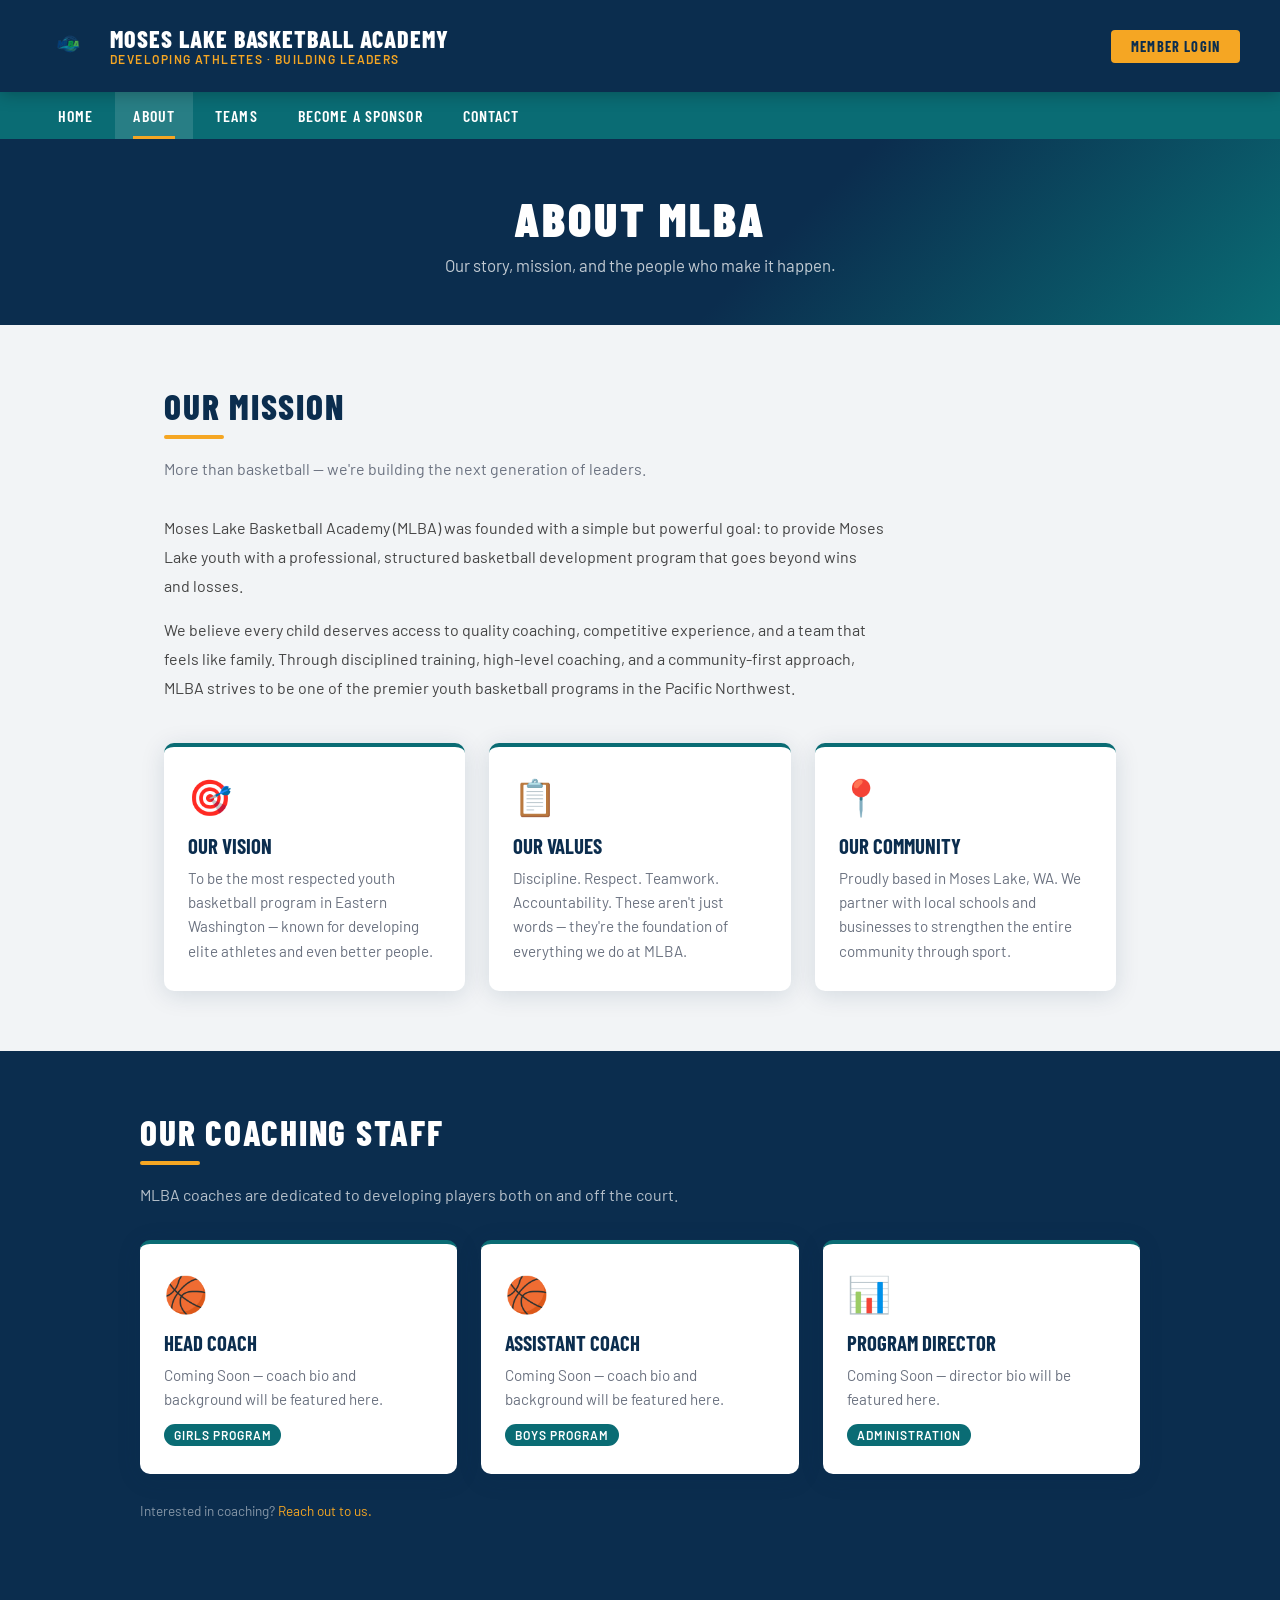
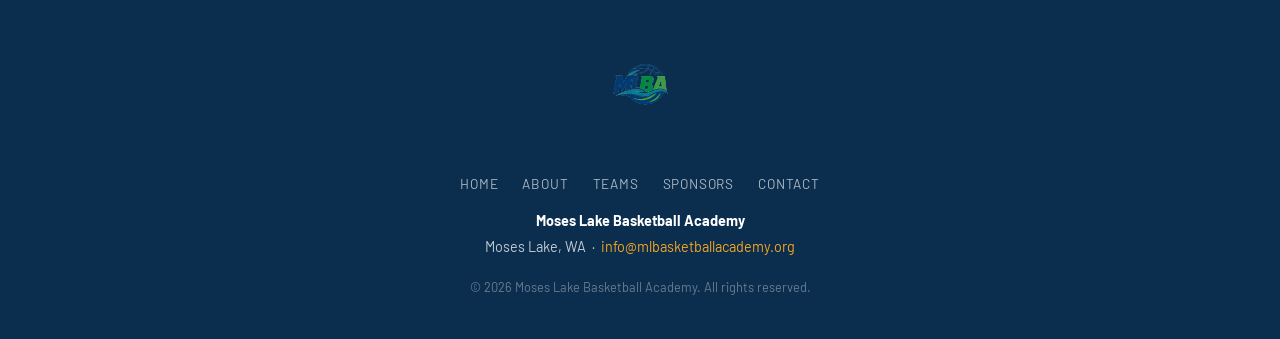
==== about.html @ 8d80d522 "Add files via upload" ====
<!DOCTYPE html>
<html lang="en">
<head>
  <meta charset="UTF-8">
  <meta name="viewport" content="width=device-width, initial-scale=1.0">
  <title>About — Moses Lake Basketball Academy</title>
  <link rel="icon" href="images/mlba-logo.png" type="image/png">
  <link rel="stylesheet" href="css/style.css">
</head>
<body>

  <div id="site-header"></div>
  <div id="site-nav"></div>

  <div class="page-banner">
    <h1>About MLBA</h1>
    <p>Our story, mission, and the people who make it happen.</p>
  </div>

  <div class="section">
    <h2 class="section-title">Our Mission</h2>
    <p class="section-subtitle">More than basketball — we're building the next generation of leaders.</p>

    <p style="line-height:1.8;color:#444;max-width:720px;">
      Moses Lake Basketball Academy (MLBA) was founded with a simple but powerful goal: to provide Moses Lake youth
      with a professional, structured basketball development program that goes beyond wins and losses.
    </p>
    <p style="line-height:1.8;color:#444;max-width:720px;margin-top:16px;">
      We believe every child deserves access to quality coaching, competitive experience, and a team that feels like family.
      Through disciplined training, high-level coaching, and a community-first approach, MLBA strives to be
      one of the premier youth basketball programs in the Pacific Northwest.
    </p>

    <div class="card-grid" style="margin-top:40px;">
      <div class="card">
        <div class="card-icon">🎯</div>
        <h3>Our Vision</h3>
        <p>To be the most respected youth basketball program in Eastern Washington — known for developing elite athletes and even better people.</p>
      </div>
      <div class="card">
        <div class="card-icon">📋</div>
        <h3>Our Values</h3>
        <p>Discipline. Respect. Teamwork. Accountability. These aren't just words — they're the foundation of everything we do at MLBA.</p>
      </div>
      <div class="card">
        <div class="card-icon">📍</div>
        <h3>Our Community</h3>
        <p>Proudly based in Moses Lake, WA. We partner with local schools and businesses to strengthen the entire community through sport.</p>
      </div>
    </div>
  </div>

  <!-- Coaching -->
  <div style="background:#0b2d4e;padding:60px 24px;">
    <div style="max-width:1000px;margin:auto;">
      <h2 class="section-title" style="color:#fff;">Our Coaching Staff</h2>
      <p style="color:rgba(255,255,255,0.7);margin-top:12px;margin-bottom:36px;">
        MLBA coaches are dedicated to developing players both on and off the court.
      </p>
      <div class="card-grid">
        <div class="card">
          <div class="card-icon">🏀</div>
          <h3>Head Coach</h3>
          <p>Coming Soon — coach bio and background will be featured here.</p>
          <span class="team-badge">Girls Program</span>
        </div>
        <div class="card">
          <div class="card-icon">🏀</div>
          <h3>Assistant Coach</h3>
          <p>Coming Soon — coach bio and background will be featured here.</p>
          <span class="team-badge">Boys Program</span>
        </div>
        <div class="card">
          <div class="card-icon">📊</div>
          <h3>Program Director</h3>
          <p>Coming Soon — director bio will be featured here.</p>
          <span class="team-badge">Administration</span>
        </div>
      </div>
      <p style="color:rgba(255,255,255,0.5);margin-top:28px;font-size:0.85rem;">
        Interested in coaching? <a href="contact.html" style="color:#f5a623;">Reach out to us.</a>
      </p>
    </div>
  </div>

  <div id="site-footer"></div>
  <div id="site-modal"></div>
  <script src="js/components.js"></script>
  <script src="js/main.js"></script>
</body>
</html>
---- css/style.css ----
@import url('https://fonts.googleapis.com/css2?family=Barlow+Condensed:wght@400;600;700;800;900&family=Barlow:wght@400;500;600&display=swap');

/* ── CSS Variables ── */
:root {
  --navy:    #0b2d4e;
  --teal:    #0a6c74;
  --teal-lt: #0e8a94;
  --green:   #3aab3e;
  --gold:    #f5a623;
  --white:   #ffffff;
  --gray-lt: #f2f4f6;
  --gray:    #6b7280;
  --text:    #1a2535;
  --shadow:  0 4px 24px rgba(11,45,78,0.13);
}

/* ── Reset ── */
*, *::before, *::after { box-sizing: border-box; margin: 0; padding: 0; }
html { scroll-behavior: smooth; }

body {
  font-family: 'Barlow', sans-serif;
  background: var(--gray-lt);
  color: var(--text);
  min-height: 100vh;
}

img { max-width: 100%; display: block; }
a { color: inherit; text-decoration: none; }

/* ── Header ── */
header {
  background: var(--navy);
  color: var(--white);
  padding: 18px 40px;
  display: flex;
  align-items: center;
  justify-content: space-between;
  position: sticky;
  top: 0;
  z-index: 100;
  box-shadow: 0 2px 16px rgba(0,0,0,0.25);
}

.header-brand {
  display: flex;
  align-items: center;
  gap: 14px;
}

.header-brand img {
  width: 56px;
  height: 56px;
  object-fit: contain;
}

.header-brand .brand-text h1 {
  font-family: 'Barlow Condensed', sans-serif;
  font-size: 1.5rem;
  font-weight: 800;
  letter-spacing: 0.04em;
  line-height: 1.1;
  text-transform: uppercase;
}

.header-brand .brand-text p {
  font-size: 0.75rem;
  color: var(--gold);
  letter-spacing: 0.12em;
  text-transform: uppercase;
  font-weight: 600;
}

.header-actions {
  display: flex;
  align-items: center;
  gap: 12px;
}

.btn-login {
  background: var(--gold);
  color: var(--navy);
  font-family: 'Barlow Condensed', sans-serif;
  font-weight: 700;
  font-size: 0.9rem;
  letter-spacing: 0.08em;
  text-transform: uppercase;
  padding: 8px 20px;
  border-radius: 4px;
  border: none;
  cursor: pointer;
  transition: background 0.2s, transform 0.1s;
  display: inline-block;
}
.btn-login:hover { background: #e09510; transform: translateY(-1px); }

/* ── Nav ── */
nav {
  background: var(--teal);
  padding: 0 40px;
  display: flex;
  align-items: center;
  gap: 4px;
}

nav a {
  color: var(--white);
  font-family: 'Barlow Condensed', sans-serif;
  font-weight: 600;
  font-size: 1rem;
  letter-spacing: 0.07em;
  text-transform: uppercase;
  padding: 14px 18px;
  display: block;
  transition: background 0.2s;
  position: relative;
}

nav a::after {
  content: '';
  position: absolute;
  bottom: 0; left: 18px; right: 18px;
  height: 3px;
  background: var(--gold);
  transform: scaleX(0);
  transition: transform 0.2s;
}

nav a:hover { background: rgba(255,255,255,0.08); }
nav a:hover::after,
nav a.active::after { transform: scaleX(1); }
nav a.active { background: rgba(255,255,255,0.12); }

/* ── Hero ── */
.hero {
  background: linear-gradient(135deg, var(--navy) 55%, var(--teal) 100%);
  color: var(--white);
  padding: 80px 40px;
  display: flex;
  align-items: center;
  justify-content: center;
  gap: 60px;
  min-height: 420px;
  position: relative;
  overflow: hidden;
}

.hero::before {
  content: '';
  position: absolute;
  inset: 0;
  background: url("data:image/svg+xml,%3Csvg width='60' height='60' viewBox='0 0 60 60' xmlns='http://www.w3.org/2000/svg'%3E%3Cg fill='none' fill-rule='evenodd'%3E%3Cg fill='%23ffffff' fill-opacity='0.03'%3E%3Ccircle cx='30' cy='30' r='28'/%3E%3C/g%3E%3C/g%3E%3C/svg%3E") repeat;
}

.hero-logo {
  width: 200px;
  flex-shrink: 0;
  position: relative;
  filter: drop-shadow(0 8px 32px rgba(0,0,0,0.4));
  animation: float 4s ease-in-out infinite;
}

@keyframes float {
  0%, 100% { transform: translateY(0); }
  50% { transform: translateY(-10px); }
}

.hero-text {
  position: relative;
  max-width: 520px;
}

.hero-text h2 {
  font-family: 'Barlow Condensed', sans-serif;
  font-size: 3.2rem;
  font-weight: 900;
  text-transform: uppercase;
  letter-spacing: 0.04em;
  line-height: 1;
  margin-bottom: 16px;
}

.hero-text h2 span { color: var(--gold); }

.hero-text p {
  font-size: 1.1rem;
  line-height: 1.65;
  color: rgba(255,255,255,0.85);
  margin-bottom: 28px;
}

.btn-primary {
  background: var(--green);
  color: var(--white);
  font-family: 'Barlow Condensed', sans-serif;
  font-weight: 700;
  font-size: 1rem;
  letter-spacing: 0.1em;
  text-transform: uppercase;
  padding: 12px 32px;
  border-radius: 4px;
  display: inline-block;
  transition: background 0.2s, transform 0.15s;
  border: none;
  cursor: pointer;
}
.btn-primary:hover { background: #2e9032; transform: translateY(-2px); }

/* ── Sections ── */
.section {
  max-width: 1000px;
  margin: 0 auto;
  padding: 60px 24px;
}

.section-title {
  font-family: 'Barlow Condensed', sans-serif;
  font-size: 2.2rem;
  font-weight: 800;
  text-transform: uppercase;
  letter-spacing: 0.05em;
  color: var(--navy);
  margin-bottom: 8px;
  position: relative;
  display: inline-block;
}

.section-title::after {
  content: '';
  display: block;
  height: 4px;
  width: 60px;
  background: var(--gold);
  margin-top: 8px;
  border-radius: 2px;
}

.section-subtitle {
  color: var(--gray);
  margin-bottom: 36px;
  margin-top: 12px;
  font-size: 1rem;
}

/* ── Cards ── */
.card-grid {
  display: grid;
  grid-template-columns: repeat(auto-fit, minmax(260px, 1fr));
  gap: 24px;
  margin-top: 32px;
}

.card {
  background: var(--white);
  border-radius: 10px;
  padding: 28px 24px;
  box-shadow: var(--shadow);
  border-top: 4px solid var(--teal);
  transition: transform 0.2s, box-shadow 0.2s;
}
.card:hover { transform: translateY(-4px); box-shadow: 0 8px 32px rgba(11,45,78,0.18); }

.card-icon {
  font-size: 2.2rem;
  margin-bottom: 14px;
}

.card h3 {
  font-family: 'Barlow Condensed', sans-serif;
  font-size: 1.3rem;
  font-weight: 700;
  text-transform: uppercase;
  color: var(--navy);
  margin-bottom: 8px;
}

.card p { color: var(--gray); line-height: 1.6; font-size: 0.95rem; }

/* ── Photo Strip ── */
.photo-strip {
  background: var(--navy);
  padding: 50px 40px;
  text-align: center;
}
.photo-strip h2 {
  font-family: 'Barlow Condensed', sans-serif;
  font-size: 2rem;
  font-weight: 800;
  color: var(--white);
  text-transform: uppercase;
  margin-bottom: 28px;
}
.photo-strip img {
  max-width: 700px;
  width: 100%;
  margin: 0 auto;
  border-radius: 10px;
  box-shadow: 0 8px 40px rgba(0,0,0,0.5);
  border: 4px solid var(--gold);
}

/* ── Page Banners (inner pages) ── */
.page-banner {
  background: linear-gradient(135deg, var(--navy) 60%, var(--teal) 100%);
  color: var(--white);
  padding: 50px 40px;
  text-align: center;
}
.page-banner h1 {
  font-family: 'Barlow Condensed', sans-serif;
  font-size: 3rem;
  font-weight: 900;
  text-transform: uppercase;
  letter-spacing: 0.06em;
}
.page-banner p { color: rgba(255,255,255,0.75); margin-top: 8px; font-size: 1.05rem; }

/* ── Teams Page ── */
.team-card {
  background: var(--white);
  border-radius: 10px;
  overflow: hidden;
  box-shadow: var(--shadow);
  transition: transform 0.2s;
}
.team-card:hover { transform: translateY(-4px); }
.team-card-header {
  background: var(--navy);
  color: var(--white);
  padding: 18px 22px;
  font-family: 'Barlow Condensed', sans-serif;
  font-size: 1.4rem;
  font-weight: 800;
  text-transform: uppercase;
  display: flex;
  align-items: center;
  gap: 10px;
}
.team-card-header span { color: var(--gold); }
.team-card-body { padding: 20px 22px; }
.team-card-body p { color: var(--gray); font-size: 0.95rem; line-height: 1.6; }
.team-badge {
  display: inline-block;
  background: var(--teal);
  color: var(--white);
  font-size: 0.75rem;
  font-weight: 600;
  letter-spacing: 0.08em;
  text-transform: uppercase;
  padding: 4px 10px;
  border-radius: 20px;
  margin-top: 12px;
}

/* ── Sponsors Page ── */
.sponsor-tiers {
  display: grid;
  grid-template-columns: repeat(auto-fit, minmax(260px, 1fr));
  gap: 28px;
  margin-top: 32px;
}
.sponsor-tier {
  background: var(--white);
  border-radius: 10px;
  padding: 30px 26px;
  box-shadow: var(--shadow);
  text-align: center;
  border-top: 5px solid var(--teal);
  transition: transform 0.2s;
}
.sponsor-tier:hover { transform: translateY(-4px); }
.sponsor-tier.gold-tier { border-top-color: var(--gold); }
.sponsor-tier.platinum-tier { border-top-color: #9b9b9b; }
.tier-name {
  font-family: 'Barlow Condensed', sans-serif;
  font-size: 1.6rem;
  font-weight: 800;
  text-transform: uppercase;
  color: var(--navy);
}
.tier-price {
  font-size: 2.2rem;
  font-weight: 700;
  color: var(--teal);
  margin: 8px 0;
  font-family: 'Barlow Condensed', sans-serif;
}
.tier-price.gold { color: var(--gold); }
.tier-price.platinum { color: #888; }
.tier-features { list-style: none; margin: 16px 0; text-align: left; }
.tier-features li {
  padding: 6px 0;
  color: var(--gray);
  font-size: 0.9rem;
  border-bottom: 1px solid #eee;
}
.tier-features li::before { content: '✓  '; color: var(--green); font-weight: 700; }

/* ── Contact Form ── */
.contact-grid {
  display: grid;
  grid-template-columns: 1fr 1fr;
  gap: 40px;
  margin-top: 32px;
}
.contact-info h3 {
  font-family: 'Barlow Condensed', sans-serif;
  font-size: 1.4rem;
  font-weight: 700;
  color: var(--navy);
  margin-bottom: 16px;
}
.contact-info p { color: var(--gray); line-height: 1.7; margin-bottom: 20px; }
.contact-detail { display: flex; align-items: center; gap: 12px; margin-bottom: 12px; }
.contact-detail .icon { font-size: 1.3rem; }
.contact-detail span { color: var(--gray); font-size: 0.95rem; }

.form-group { margin-bottom: 18px; }
.form-group label {
  display: block;
  font-weight: 600;
  font-size: 0.85rem;
  text-transform: uppercase;
  letter-spacing: 0.07em;
  color: var(--navy);
  margin-bottom: 6px;
}
.form-group input,
.form-group textarea,
.form-group select {
  width: 100%;
  padding: 10px 14px;
  border: 2px solid #dde1e7;
  border-radius: 6px;
  font-family: 'Barlow', sans-serif;
  font-size: 0.95rem;
  color: var(--text);
  background: var(--white);
  transition: border-color 0.2s;
}
.form-group input:focus,
.form-group textarea:focus,
.form-group select:focus { outline: none; border-color: var(--teal); }
.form-group textarea { min-height: 120px; resize: vertical; }

/* ── Login Modal ── */
.modal-overlay {
  display: none;
  position: fixed;
  inset: 0;
  background: rgba(11,45,78,0.7);
  z-index: 1000;
  align-items: center;
  justify-content: center;
  backdrop-filter: blur(3px);
}
.modal-overlay.open { display: flex; }
.modal {
  background: var(--white);
  border-radius: 12px;
  padding: 40px 36px;
  width: 100%;
  max-width: 420px;
  position: relative;
  box-shadow: 0 20px 60px rgba(0,0,0,0.35);
  animation: slideUp 0.3s ease;
}
@keyframes slideUp {
  from { transform: translateY(30px); opacity: 0; }
  to   { transform: translateY(0); opacity: 1; }
}
.modal-close {
  position: absolute;
  top: 14px; right: 18px;
  background: none;
  border: none;
  font-size: 1.5rem;
  cursor: pointer;
  color: var(--gray);
  line-height: 1;
}
.modal h2 {
  font-family: 'Barlow Condensed', sans-serif;
  font-size: 2rem;
  font-weight: 800;
  color: var(--navy);
  text-transform: uppercase;
  margin-bottom: 6px;
}
.modal-logo { width: 70px; margin: 0 auto 16px; }
.modal p.sub { color: var(--gray); font-size: 0.9rem; margin-bottom: 24px; }

/* ── Footer ── */
footer {
  background: var(--navy);
  color: rgba(255,255,255,0.75);
  text-align: center;
  padding: 40px 24px;
}
footer .footer-logo { width: 70px; margin: 0 auto 16px; opacity: 0.85; }
footer strong { color: var(--white); }
footer p { font-size: 0.9rem; line-height: 1.8; }
footer a { color: var(--gold); transition: opacity 0.2s; }
footer a:hover { opacity: 0.8; }
.footer-links { display: flex; justify-content: center; gap: 24px; margin: 16px 0; flex-wrap: wrap; }
.footer-links a {
  color: rgba(255,255,255,0.65);
  font-size: 0.85rem;
  letter-spacing: 0.06em;
  text-transform: uppercase;
}
.footer-links a:hover { color: var(--white); }

/* ── Utility ── */
.text-center { text-align: center; }
.mt-8 { margin-top: 8px; }
.mt-16 { margin-top: 16px; }
.mt-32 { margin-top: 32px; }

/* ── Responsive ── */
@media (max-width: 768px) {
  header { flex-direction: column; gap: 12px; padding: 16px 20px; }
  nav { padding: 0 10px; flex-wrap: wrap; justify-content: center; }
  nav a { padding: 10px 12px; font-size: 0.9rem; }
  .hero { flex-direction: column; padding: 50px 24px; gap: 30px; text-align: center; }
  .hero-logo { width: 140px; }
  .hero-text h2 { font-size: 2.2rem; }
  .contact-grid { grid-template-columns: 1fr; }
  .section { padding: 40px 16px; }
}
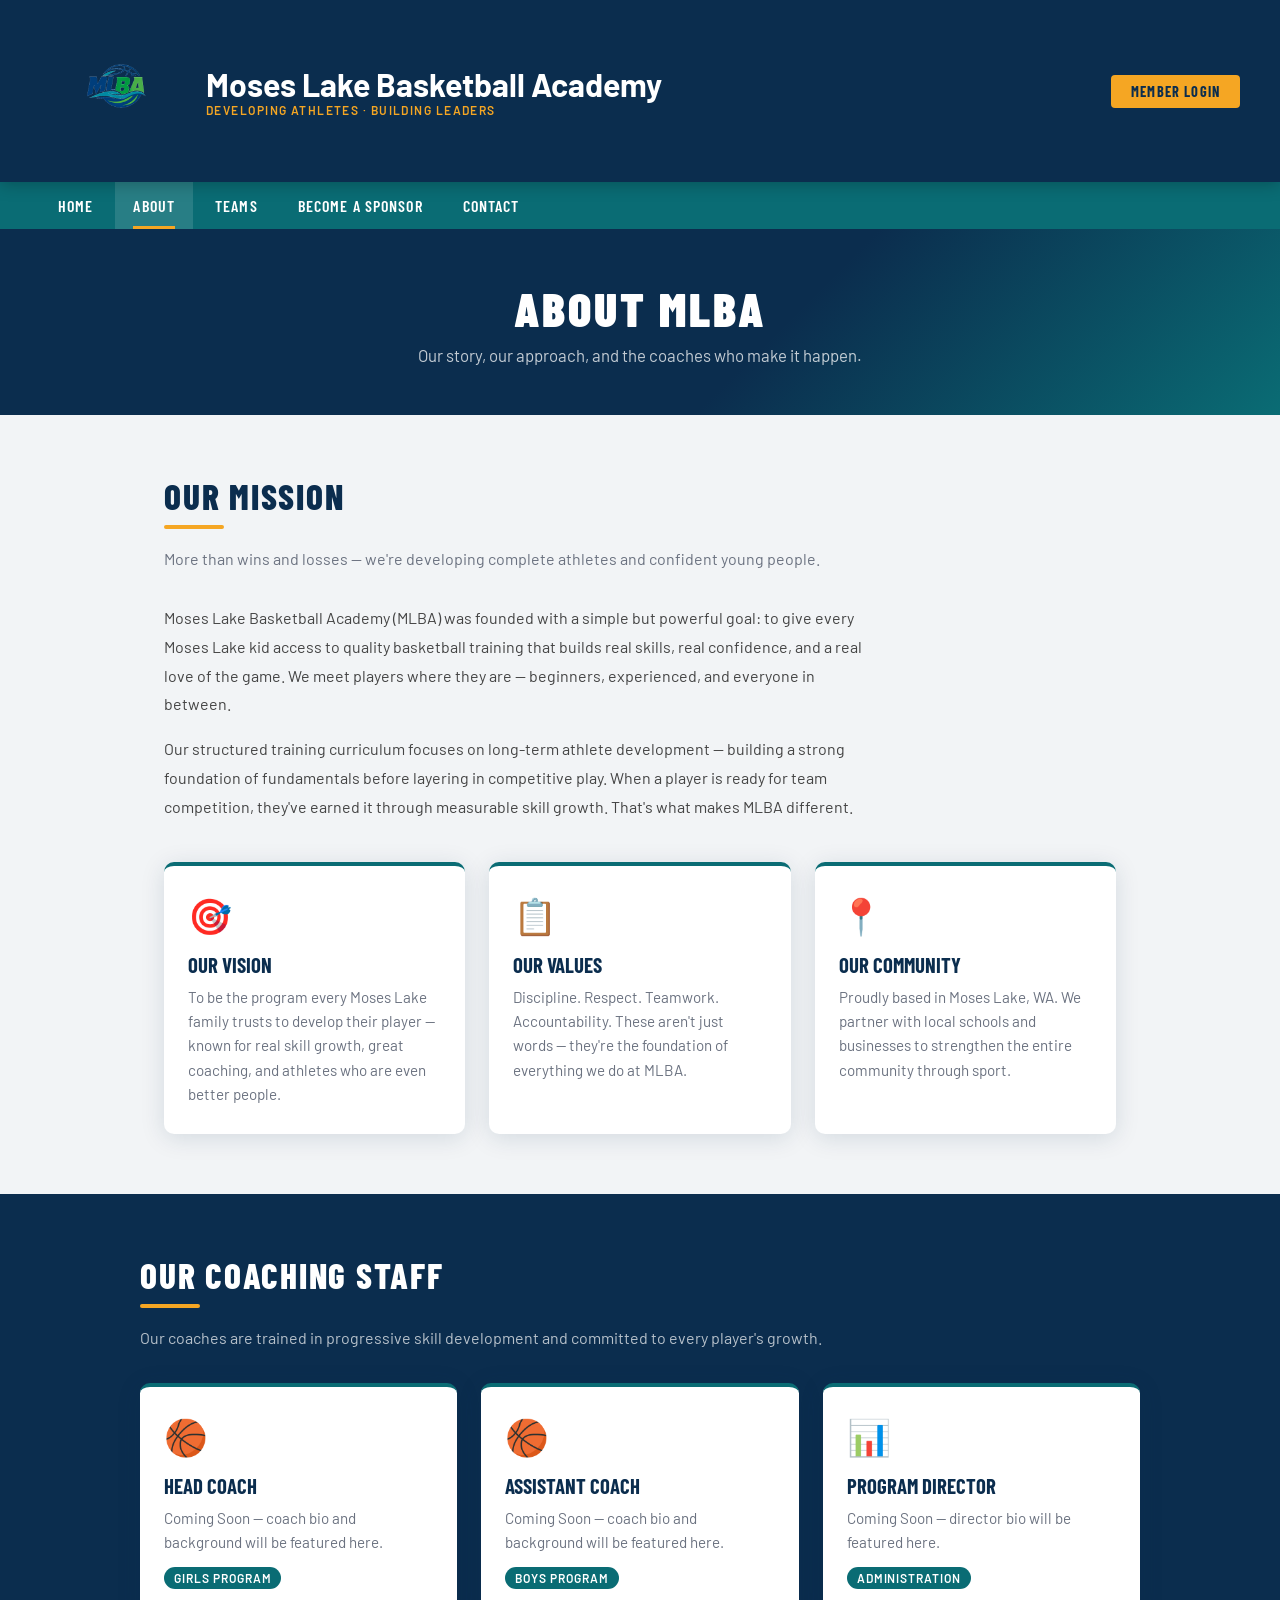
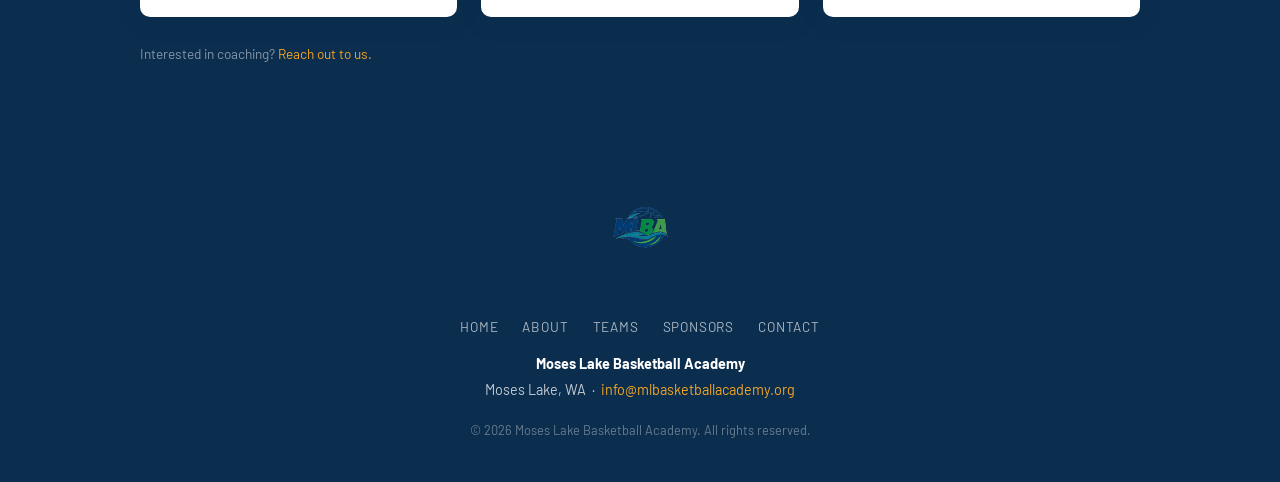
==== commit 3770a62d: "Reposition website messaging: skills development academy Shifts the site-wide tone from "elite trave" ====
--- a/about.html
+++ b/about.html
@@ -14,28 +14,29 @@
 
   <div class="page-banner">
     <h1>About MLBA</h1>
-    <p>Our story, mission, and the people who make it happen.</p>
+    <p>Our story, our approach, and the coaches who make it happen.</p>
   </div>
 
   <div class="section">
     <h2 class="section-title">Our Mission</h2>
-    <p class="section-subtitle">More than basketball — we're building the next generation of leaders.</p>
+    <p class="section-subtitle">More than wins and losses — we're developing complete athletes and confident young people.</p>
 
     <p style="line-height:1.8;color:#444;max-width:720px;">
-      Moses Lake Basketball Academy (MLBA) was founded with a simple but powerful goal: to provide Moses Lake youth
-      with a professional, structured basketball development program that goes beyond wins and losses.
+      Moses Lake Basketball Academy (MLBA) was founded with a simple but powerful goal: to give every Moses Lake kid
+      access to quality basketball training that builds real skills, real confidence, and a real love of the game.
+      We meet players where they are — beginners, experienced, and everyone in between.
     </p>
     <p style="line-height:1.8;color:#444;max-width:720px;margin-top:16px;">
-      We believe every child deserves access to quality coaching, competitive experience, and a team that feels like family.
-      Through disciplined training, high-level coaching, and a community-first approach, MLBA strives to be
-      one of the premier youth basketball programs in the Pacific Northwest.
+      Our structured training curriculum focuses on long-term athlete development — building a strong foundation
+      of fundamentals before layering in competitive play. When a player is ready for team competition, they've
+      earned it through measurable skill growth. That's what makes MLBA different.
     </p>
 
     <div class="card-grid" style="margin-top:40px;">
       <div class="card">
         <div class="card-icon">🎯</div>
         <h3>Our Vision</h3>
-        <p>To be the most respected youth basketball program in Eastern Washington — known for developing elite athletes and even better people.</p>
+        <p>To be the program every Moses Lake family trusts to develop their player — known for real skill growth, great coaching, and athletes who are even better people.</p>
       </div>
       <div class="card">
         <div class="card-icon">📋</div>
@@ -55,7 +56,7 @@
     <div style="max-width:1000px;margin:auto;">
       <h2 class="section-title" style="color:#fff;">Our Coaching Staff</h2>
       <p style="color:rgba(255,255,255,0.7);margin-top:12px;margin-bottom:36px;">
-        MLBA coaches are dedicated to developing players both on and off the court.
+        Our coaches are trained in progressive skill development and committed to every player's growth.
       </p>
       <div class="card-grid">
         <div class="card">
--- a/css/style.css
+++ b/css/style.css
@@ -32,7 +32,7 @@
 header {
   background: var(--navy);
   color: var(--white);
-  padding: 18px 40px;
+  padding: 16px 40px;
   display: flex;
   align-items: center;
   justify-content: space-between;
@@ -40,18 +40,21 @@
   top: 0;
   z-index: 100;
   box-shadow: 0 2px 16px rgba(0,0,0,0.25);
+  min-height: 110px;
 }
 
 .header-brand {
   display: flex;
   align-items: center;
-  gap: 14px;
+  gap: 16px;
 }
 
 .header-brand img {
-  width: 56px;
-  height: 56px;
+  width: 150px;
+  height: 150px;
   object-fit: contain;
+  flex-shrink: 0;
+}
 }
 
 .header-brand .brand-text h1 {
@@ -510,16 +513,9 @@
   text-transform: uppercase;
 }
 .footer-links a:hover { color: var(--white); }
-
-/* ── Utility ── */
-.text-center { text-align: center; }
-.mt-8 { margin-top: 8px; }
-.mt-16 { margin-top: 16px; }
-.mt-32 { margin-top: 32px; }
-
-/* ── Responsive ── */
 @media (max-width: 768px) {
-  header { flex-direction: column; gap: 12px; padding: 16px 20px; }
+  header { flex-direction: column; gap: 12px; padding: 16px 20px; min-height: 140px; }
+  .header-brand img { width: 130px; height: 130px; }
   nav { padding: 0 10px; flex-wrap: wrap; justify-content: center; }
   nav a { padding: 10px 12px; font-size: 0.9rem; }
   .hero { flex-direction: column; padding: 50px 24px; gap: 30px; text-align: center; }
@@ -528,3 +524,16 @@
   .contact-grid { grid-template-columns: 1fr; }
   .section { padding: 40px 16px; }
 }
+
+@media (max-width: 480px) {
+  .header-brand img { width: 130px; height: 130px; }
+  .header-brand .brand-text h1 { font-size: 1.1rem; }
+}
+/* ── Utility ── */
+.text-center { text-align: center; }
+.mt-8 { margin-top: 8px; }
+.mt-16 { margin-top: 16px; }
+.mt-32 { margin-top: 32px; }
+
+/* ── Responsive ── */
+
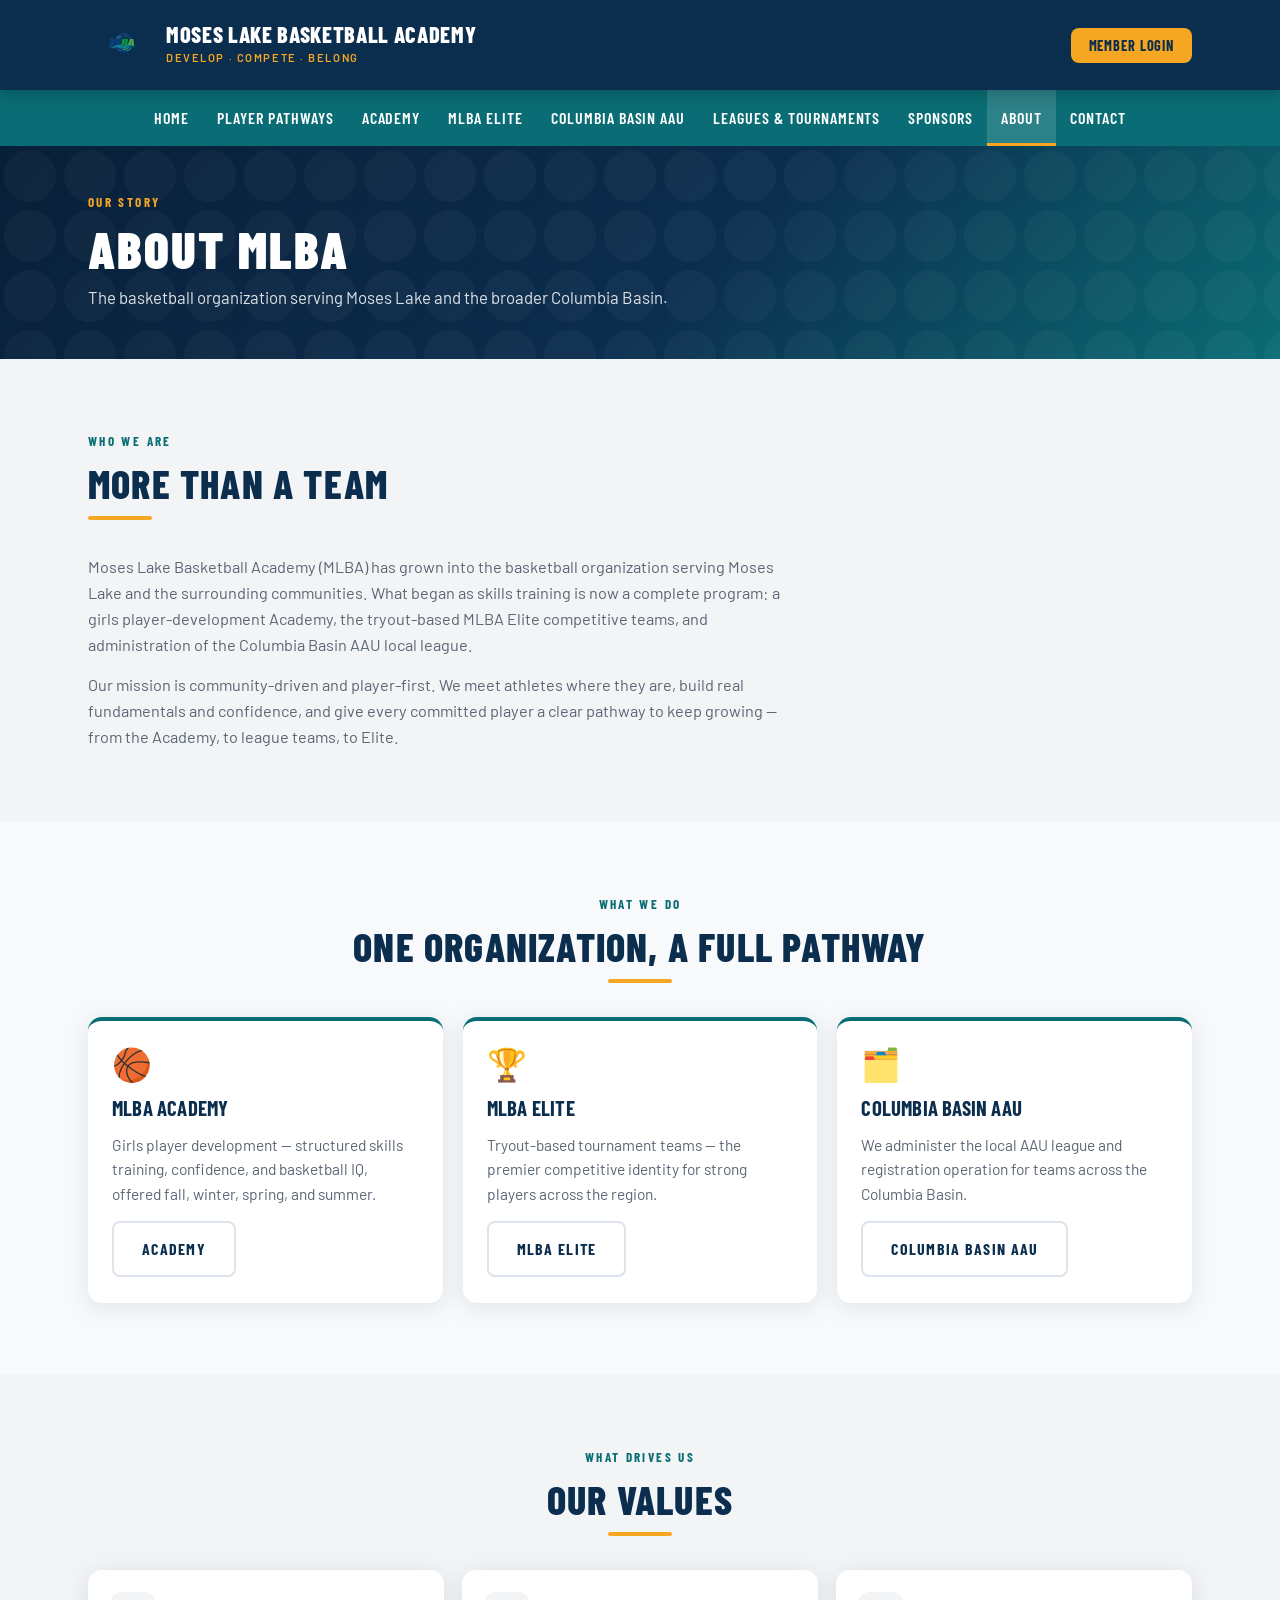
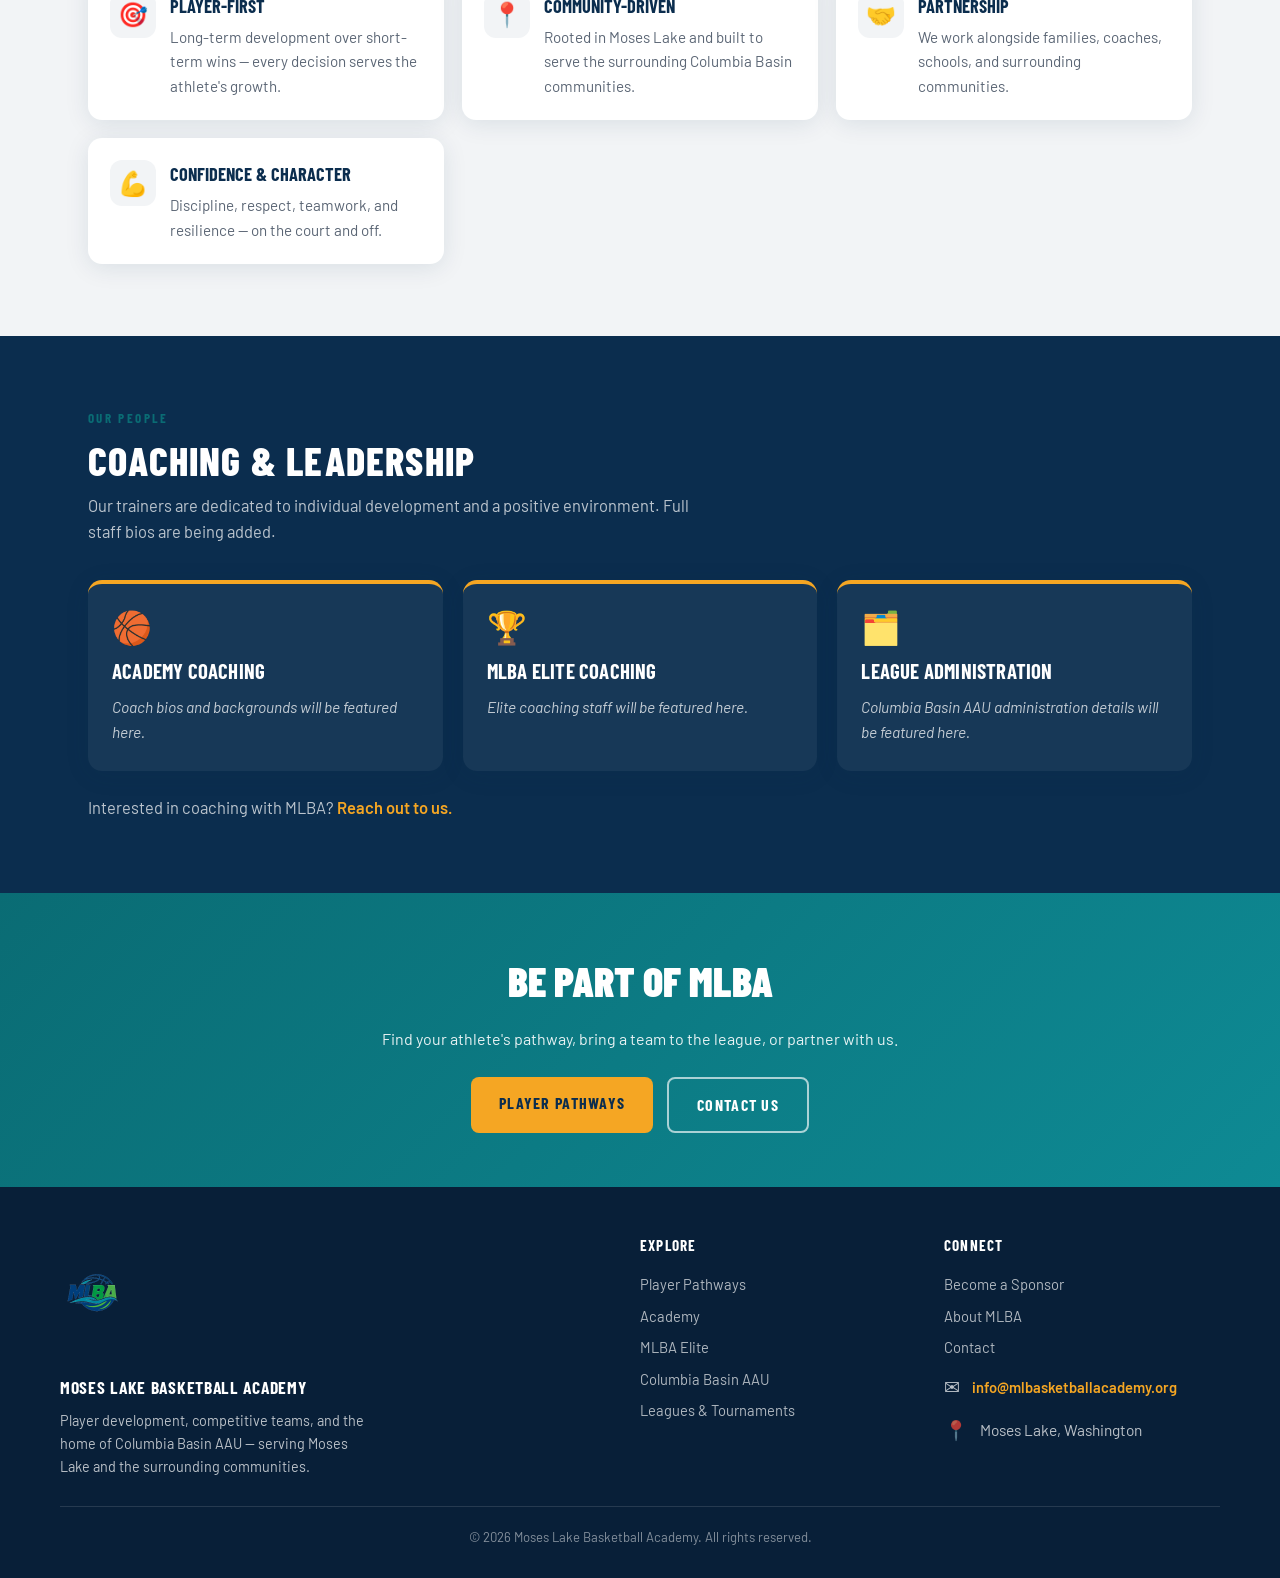
==== commit b643e6dc: "feat: rebuild site to new MLBA architecture (Website 2.0) New pages: Player Pathways, Academy, MLBA " ====
--- a/about.html
+++ b/about.html
@@ -4,88 +4,114 @@
   <meta charset="UTF-8">
   <meta name="viewport" content="width=device-width, initial-scale=1.0">
   <title>About — Moses Lake Basketball Academy</title>
+  <meta name="description" content="Moses Lake Basketball Academy is the basketball organization serving Moses Lake and the Columbia Basin — girls Academy, MLBA Elite, and Columbia Basin AAU administration. A community-driven, player-first mission.">
   <link rel="icon" href="images/mlba-logo.png" type="image/png">
   <link rel="stylesheet" href="css/style.css">
 </head>
 <body>
-
   <div id="site-header"></div>
   <div id="site-nav"></div>
 
-  <div class="page-banner">
-    <h1>About MLBA</h1>
-    <p>Our story, our approach, and the coaches who make it happen.</p>
-  </div>
-
-  <div class="section">
-    <h2 class="section-title">Our Mission</h2>
-    <p class="section-subtitle">More than wins and losses — we're developing complete athletes and confident young people.</p>
-
-    <p style="line-height:1.8;color:#444;max-width:720px;">
-      Moses Lake Basketball Academy (MLBA) was founded with a simple but powerful goal: to give every Moses Lake kid
-      access to quality basketball training that builds real skills, real confidence, and a real love of the game.
-      We meet players where they are — beginners, experienced, and everyone in between.
-    </p>
-    <p style="line-height:1.8;color:#444;max-width:720px;margin-top:16px;">
-      Our structured training curriculum focuses on long-term athlete development — building a strong foundation
-      of fundamentals before layering in competitive play. When a player is ready for team competition, they've
-      earned it through measurable skill growth. That's what makes MLBA different.
-    </p>
-
-    <div class="card-grid" style="margin-top:40px;">
-      <div class="card">
-        <div class="card-icon">🎯</div>
-        <h3>Our Vision</h3>
-        <p>To be the program every Moses Lake family trusts to develop their player — known for real skill growth, great coaching, and athletes who are even better people.</p>
-      </div>
-      <div class="card">
-        <div class="card-icon">📋</div>
-        <h3>Our Values</h3>
-        <p>Discipline. Respect. Teamwork. Accountability. These aren't just words — they're the foundation of everything we do at MLBA.</p>
-      </div>
-      <div class="card">
-        <div class="card-icon">📍</div>
-        <h3>Our Community</h3>
-        <p>Proudly based in Moses Lake, WA. We partner with local schools and businesses to strengthen the entire community through sport.</p>
+  <main id="main">
+    <div class="page-banner">
+      <div class="container">
+        <span class="eyebrow">Our Story</span>
+        <h1>About MLBA</h1>
+        <p>The basketball organization serving Moses Lake and the broader Columbia Basin.</p>
       </div>
     </div>
-  </div>
 
-  <!-- Coaching -->
-  <div style="background:#0b2d4e;padding:60px 24px;">
-    <div style="max-width:1000px;margin:auto;">
-      <h2 class="section-title" style="color:#fff;">Our Coaching Staff</h2>
-      <p style="color:rgba(255,255,255,0.7);margin-top:12px;margin-bottom:36px;">
-        Our coaches are trained in progressive skill development and committed to every player's growth.
-      </p>
-      <div class="card-grid">
-        <div class="card">
-          <div class="card-icon">🏀</div>
-          <h3>Head Coach</h3>
-          <p>Coming Soon — coach bio and background will be featured here.</p>
-          <span class="team-badge">Girls Program</span>
+    <!-- Story / mission -->
+    <section class="section">
+      <div class="container">
+        <div class="section-head">
+          <span class="eyebrow">Who We Are</span>
+          <h2 class="section-title underline">More Than a Team</h2>
         </div>
-        <div class="card">
-          <div class="card-icon">🏀</div>
-          <h3>Assistant Coach</h3>
-          <p>Coming Soon — coach bio and background will be featured here.</p>
-          <span class="team-badge">Boys Program</span>
-        </div>
-        <div class="card">
-          <div class="card-icon">📊</div>
-          <h3>Program Director</h3>
-          <p>Coming Soon — director bio will be featured here.</p>
-          <span class="team-badge">Administration</span>
+        <div class="prose">
+          <p>Moses Lake Basketball Academy (MLBA) has grown into the basketball organization serving Moses Lake and the surrounding communities. What began as skills training is now a complete program: a girls player-development Academy, the tryout-based MLBA Elite competitive teams, and administration of the Columbia Basin AAU local league.</p>
+          <p>Our mission is community-driven and player-first. We meet athletes where they are, build real fundamentals and confidence, and give every committed player a clear pathway to keep growing — from the Academy, to league teams, to Elite.</p>
         </div>
       </div>
-      <p style="color:rgba(255,255,255,0.5);margin-top:28px;font-size:0.85rem;">
-        Interested in coaching? <a href="contact.html" style="color:#f5a623;">Reach out to us.</a>
-      </p>
-    </div>
-  </div>
+    </section>
+
+    <!-- What we run -->
+    <section class="section section--alt">
+      <div class="container">
+        <div class="section-head text-center">
+          <span class="eyebrow">What We Do</span>
+          <h2 class="section-title underline">One Organization, A Full Pathway</h2>
+        </div>
+        <div class="card-grid cols-3">
+          <div class="card">
+            <div class="card-icon" aria-hidden="true">🏀</div>
+            <h3>MLBA Academy</h3>
+            <p>Girls player development — structured skills training, confidence, and basketball IQ, offered fall, winter, spring, and summer.</p>
+            <a href="academy.html" class="btn btn-ghost" style="margin-top:14px;">Academy</a>
+          </div>
+          <div class="card">
+            <div class="card-icon" aria-hidden="true">🏆</div>
+            <h3>MLBA Elite</h3>
+            <p>Tryout-based tournament teams — the premier competitive identity for strong players across the region.</p>
+            <a href="elite.html" class="btn btn-ghost" style="margin-top:14px;">MLBA Elite</a>
+          </div>
+          <div class="card">
+            <div class="card-icon" aria-hidden="true">🗂️</div>
+            <h3>Columbia Basin AAU</h3>
+            <p>We administer the local AAU league and registration operation for teams across the Columbia Basin.</p>
+            <a href="columbia-basin-aau.html" class="btn btn-ghost" style="margin-top:14px;">Columbia Basin AAU</a>
+          </div>
+        </div>
+      </div>
+    </section>
+
+    <!-- Values -->
+    <section class="section">
+      <div class="container">
+        <div class="section-head text-center">
+          <span class="eyebrow">What Drives Us</span>
+          <h2 class="section-title underline">Our Values</h2>
+        </div>
+        <div class="feature-grid">
+          <div class="feature"><div class="f-icon" aria-hidden="true">🎯</div><div><h3>Player-First</h3><p>Long-term development over short-term wins — every decision serves the athlete's growth.</p></div></div>
+          <div class="feature"><div class="f-icon" aria-hidden="true">📍</div><div><h3>Community-Driven</h3><p>Rooted in Moses Lake and built to serve the surrounding Columbia Basin communities.</p></div></div>
+          <div class="feature"><div class="f-icon" aria-hidden="true">🤝</div><div><h3>Partnership</h3><p>We work alongside families, coaches, schools, and surrounding communities.</p></div></div>
+          <div class="feature"><div class="f-icon" aria-hidden="true">💪</div><div><h3>Confidence &amp; Character</h3><p>Discipline, respect, teamwork, and resilience — on the court and off.</p></div></div>
+        </div>
+      </div>
+    </section>
+
+    <!-- Team / staff (no boys-program roles, honest placeholders) -->
+    <section class="section section--dark">
+      <div class="container">
+        <div class="section-head">
+          <span class="eyebrow">Our People</span>
+          <h2 class="section-title">Coaching &amp; Leadership</h2>
+          <p class="section-subtitle">Our trainers are dedicated to individual development and a positive environment. Full staff bios are being added.</p>
+        </div>
+        <div class="card-grid cols-3">
+          <div class="card card--dark"><div class="card-icon" aria-hidden="true">🏀</div><h3>Academy Coaching</h3><p class="tbd">Coach bios and backgrounds will be featured here.</p></div>
+          <div class="card card--dark"><div class="card-icon" aria-hidden="true">🏆</div><h3>MLBA Elite Coaching</h3><p class="tbd">Elite coaching staff will be featured here.</p></div>
+          <div class="card card--dark"><div class="card-icon" aria-hidden="true">🗂️</div><h3>League Administration</h3><p class="tbd">Columbia Basin AAU administration details will be featured here.</p></div>
+        </div>
+        <p class="section-subtitle" style="margin-top:24px;">Interested in coaching with MLBA? <a href="contact.html" style="color:var(--gold);font-weight:600;">Reach out to us.</a></p>
+      </div>
+    </section>
+
+    <section class="cta-band">
+      <div class="container">
+        <h2>Be Part of MLBA</h2>
+        <p>Find your athlete's pathway, bring a team to the league, or partner with us.</p>
+        <div class="btn-row center">
+          <a href="pathways.html" class="btn btn-gold">Player Pathways</a>
+          <a href="contact.html" class="btn btn-outline">Contact Us</a>
+        </div>
+      </div>
+    </section>
+  </main>
 
   <div id="site-footer"></div>
-  <div id="site-modal"></div>
+
   <script src="js/components.js"></script>
   <script src="js/main.js"></script>
 </body>
--- a/css/style.css
+++ b/css/style.css
@@ -1,539 +1,631 @@
-@import url('https://fonts.googleapis.com/css2?family=Barlow+Condensed:wght@400;600;700;800;900&family=Barlow:wght@400;500;600&display=swap');
-
-/* ── CSS Variables ── */
+/* ============================================================
+   Moses Lake Basketball Academy — Website 2.0
+   Premium, mobile-first design system.
+   Brand palette preserved: navy, teal, green, gold, white.
+   ============================================================ */
+
+@import url('https://fonts.googleapis.com/css2?family=Barlow+Condensed:wght@500;600;700;800;900&family=Barlow:wght@400;500;600;700&display=swap');
+
+/* ── Design tokens ── */
 :root {
-  --navy:    #0b2d4e;
-  --teal:    #0a6c74;
-  --teal-lt: #0e8a94;
-  --green:   #3aab3e;
-  --gold:    #f5a623;
-  --white:   #ffffff;
-  --gray-lt: #f2f4f6;
-  --gray:    #6b7280;
-  --text:    #1a2535;
-  --shadow:  0 4px 24px rgba(11,45,78,0.13);
+  /* Core brand (unchanged) */
+  --navy:      #0b2d4e;
+  --teal:      #0a6c74;
+  --teal-lt:   #0e8a94;
+  --green:     #3aab3e;
+  --gold:      #f5a623;
+  --white:     #ffffff;
+
+  /* Derived / neutrals */
+  --navy-deep: #081f38;
+  --green-dk:  #2e9032;
+  --gold-dk:   #d98e12;
+  --gray-lt:   #f2f4f6;
+  --surface:   #ffffff;
+  --surface-2: #f7f9fb;
+  --border:    #dde3ea;
+  --gray:      #5b6675;   /* darkened from #6b7280 for AA contrast on white */
+  --text:      #16212f;
+  --text-inv:  rgba(255,255,255,0.86);
+
+  /* Effects */
+  --shadow:    0 4px 24px rgba(11,45,78,0.10);
+  --shadow-lg: 0 18px 48px rgba(11,45,78,0.18);
+  --radius:    14px;
+  --radius-sm: 8px;
+
+  /* Layout */
+  --maxw:      1160px;
+  --gutter:    20px;
+
+  --font-head: 'Barlow Condensed', system-ui, sans-serif;
+  --font-body: 'Barlow', system-ui, sans-serif;
 }
 
 /* ── Reset ── */
 *, *::before, *::after { box-sizing: border-box; margin: 0; padding: 0; }
-html { scroll-behavior: smooth; }
+html { scroll-behavior: smooth; -webkit-text-size-adjust: 100%; }
+@media (prefers-reduced-motion: reduce) {
+  html { scroll-behavior: auto; }
+  *, *::before, *::after { animation-duration: 0.001ms !important; animation-iteration-count: 1 !important; transition-duration: 0.001ms !important; }
+}
 
 body {
-  font-family: 'Barlow', sans-serif;
+  font-family: var(--font-body);
   background: var(--gray-lt);
   color: var(--text);
+  line-height: 1.6;
   min-height: 100vh;
+  -webkit-font-smoothing: antialiased;
 }
 
 img { max-width: 100%; display: block; }
 a { color: inherit; text-decoration: none; }
 
-/* ── Header ── */
+/* Accessible focus ring for keyboard users */
+:focus-visible { outline: 3px solid var(--gold); outline-offset: 2px; border-radius: 3px; }
+
+/* Skip link */
+.skip-link {
+  position: absolute; left: -999px; top: 0; z-index: 2000;
+  background: var(--gold); color: var(--navy); font-weight: 700;
+  padding: 10px 18px; border-radius: 0 0 8px 0;
+}
+.skip-link:focus { left: 0; }
+
+/* ── Layout helpers ── */
+.container { width: 100%; max-width: var(--maxw); margin: 0 auto; padding: 0 var(--gutter); }
+.text-center { text-align: center; }
+.stack > * + * { margin-top: 16px; }
+
+/* ============================================================
+   Header
+   ============================================================ */
 header {
   background: var(--navy);
   color: var(--white);
-  padding: 16px 40px;
-  display: flex;
-  align-items: center;
-  justify-content: space-between;
   position: sticky;
   top: 0;
   z-index: 100;
   box-shadow: 0 2px 16px rgba(0,0,0,0.25);
-  min-height: 110px;
-}
-
-.header-brand {
+}
+.header-inner {
+  max-width: var(--maxw);
+  margin: 0 auto;
+  padding: 12px var(--gutter);
   display: flex;
   align-items: center;
-  gap: 16px;
-}
-
-.header-brand img {
-  width: 150px;
-  height: 150px;
-  object-fit: contain;
-  flex-shrink: 0;
-}
-}
-
-.header-brand .brand-text h1 {
-  font-family: 'Barlow Condensed', sans-serif;
-  font-size: 1.5rem;
+  justify-content: space-between;
+  gap: 14px;
+}
+.header-brand { display: flex; align-items: center; gap: 12px; min-width: 0; }
+.header-brand img { width: 58px; height: 58px; object-fit: contain; flex-shrink: 0; }
+.brand-text h1 {
+  font-family: var(--font-head);
+  font-size: 1.15rem;
   font-weight: 800;
-  letter-spacing: 0.04em;
-  line-height: 1.1;
-  text-transform: uppercase;
-}
-
-.header-brand .brand-text p {
-  font-size: 0.75rem;
+  letter-spacing: 0.03em;
+  line-height: 1;
+  text-transform: uppercase;
+}
+.brand-text p {
+  font-size: 0.64rem;
   color: var(--gold);
-  letter-spacing: 0.12em;
+  letter-spacing: 0.14em;
   text-transform: uppercase;
   font-weight: 600;
-}
-
-.header-actions {
-  display: flex;
-  align-items: center;
-  gap: 12px;
-}
+  margin-top: 4px;
+}
+.header-actions { display: flex; align-items: center; gap: 10px; }
 
 .btn-login {
   background: var(--gold);
   color: var(--navy);
-  font-family: 'Barlow Condensed', sans-serif;
+  font-family: var(--font-head);
   font-weight: 700;
   font-size: 0.9rem;
-  letter-spacing: 0.08em;
-  text-transform: uppercase;
-  padding: 8px 20px;
-  border-radius: 4px;
+  letter-spacing: 0.06em;
+  text-transform: uppercase;
+  padding: 9px 18px;
+  border-radius: var(--radius-sm);
   border: none;
   cursor: pointer;
   transition: background 0.2s, transform 0.1s;
-  display: inline-block;
-}
-.btn-login:hover { background: #e09510; transform: translateY(-1px); }
-
-/* ── Nav ── */
-nav {
-  background: var(--teal);
-  padding: 0 40px;
-  display: flex;
-  align-items: center;
-  gap: 4px;
-}
-
-nav a {
+  white-space: nowrap;
+}
+.btn-login:hover { background: var(--gold-dk); transform: translateY(-1px); }
+
+/* Mobile nav toggle */
+.nav-toggle {
+  display: inline-flex;
+  flex-direction: column;
+  justify-content: center;
+  gap: 5px;
+  width: 44px; height: 40px;
+  background: transparent;
+  border: 1.5px solid rgba(255,255,255,0.35);
+  border-radius: var(--radius-sm);
+  cursor: pointer;
+  padding: 0 10px;
+}
+.nav-toggle span { display: block; height: 2px; background: var(--white); border-radius: 2px; transition: transform 0.2s, opacity 0.2s; }
+.nav-toggle[aria-expanded="true"] span:nth-child(1) { transform: translateY(7px) rotate(45deg); }
+.nav-toggle[aria-expanded="true"] span:nth-child(2) { opacity: 0; }
+.nav-toggle[aria-expanded="true"] span:nth-child(3) { transform: translateY(-7px) rotate(-45deg); }
+
+/* ============================================================
+   Navigation
+   ============================================================ */
+nav.site-nav { background: var(--teal); }
+.site-nav .nav-inner {
+  max-width: var(--maxw);
+  margin: 0 auto;
+  padding: 0 var(--gutter);
+}
+.site-nav ul { list-style: none; display: flex; flex-direction: column; }
+.site-nav a {
   color: var(--white);
-  font-family: 'Barlow Condensed', sans-serif;
+  font-family: var(--font-head);
   font-weight: 600;
   font-size: 1rem;
-  letter-spacing: 0.07em;
-  text-transform: uppercase;
-  padding: 14px 18px;
+  letter-spacing: 0.06em;
+  text-transform: uppercase;
+  padding: 13px 6px;
   display: block;
-  transition: background 0.2s;
+  border-bottom: 1px solid rgba(255,255,255,0.10);
   position: relative;
 }
-
-nav a::after {
-  content: '';
-  position: absolute;
-  bottom: 0; left: 18px; right: 18px;
-  height: 3px;
-  background: var(--gold);
-  transform: scaleX(0);
-  transition: transform 0.2s;
-}
-
-nav a:hover { background: rgba(255,255,255,0.08); }
-nav a:hover::after,
-nav a.active::after { transform: scaleX(1); }
-nav a.active { background: rgba(255,255,255,0.12); }
-
-/* ── Hero ── */
+.site-nav a:hover { background: rgba(255,255,255,0.10); }
+.site-nav a.active { background: rgba(255,255,255,0.14); }
+.site-nav a.active::after {
+  content: ''; position: absolute; left: 0; bottom: 0; width: 100%; height: 3px; background: var(--gold);
+}
+
+/* Collapsed on mobile */
+.site-nav .nav-inner { max-height: 0; overflow: hidden; transition: max-height 0.25s ease; }
+.site-nav.open .nav-inner { max-height: 640px; }
+
+/* ============================================================
+   Buttons
+   ============================================================ */
+.btn {
+  font-family: var(--font-head);
+  font-weight: 700;
+  font-size: 1rem;
+  letter-spacing: 0.08em;
+  text-transform: uppercase;
+  padding: 13px 28px;
+  border-radius: var(--radius-sm);
+  display: inline-block;
+  border: none;
+  cursor: pointer;
+  transition: background 0.2s, transform 0.15s, box-shadow 0.2s;
+  text-align: center;
+}
+.btn-primary { background: var(--green); color: var(--white); }
+.btn-primary:hover { background: var(--green-dk); transform: translateY(-2px); box-shadow: var(--shadow); }
+.btn-gold { background: var(--gold); color: var(--navy); }
+.btn-gold:hover { background: var(--gold-dk); transform: translateY(-2px); box-shadow: var(--shadow); }
+.btn-outline { background: transparent; color: var(--white); border: 2px solid rgba(255,255,255,0.65); }
+.btn-outline:hover { background: rgba(255,255,255,0.12); border-color: var(--white); transform: translateY(-2px); }
+.btn-ghost { background: var(--white); color: var(--navy); border: 2px solid var(--border); }
+.btn-ghost:hover { border-color: var(--teal); color: var(--teal); transform: translateY(-2px); }
+.btn-row { display: flex; gap: 14px; flex-wrap: wrap; }
+.btn-row.center { justify-content: center; }
+
+/* ============================================================
+   Hero
+   ============================================================ */
 .hero {
-  background: linear-gradient(135deg, var(--navy) 55%, var(--teal) 100%);
+  position: relative;
+  background: linear-gradient(135deg, var(--navy-deep) 0%, var(--navy) 45%, var(--teal) 100%);
   color: var(--white);
-  padding: 80px 40px;
-  display: flex;
-  align-items: center;
-  justify-content: center;
-  gap: 60px;
-  min-height: 420px;
-  position: relative;
   overflow: hidden;
 }
-
 .hero::before {
   content: '';
-  position: absolute;
-  inset: 0;
-  background: url("data:image/svg+xml,%3Csvg width='60' height='60' viewBox='0 0 60 60' xmlns='http://www.w3.org/2000/svg'%3E%3Cg fill='none' fill-rule='evenodd'%3E%3Cg fill='%23ffffff' fill-opacity='0.03'%3E%3Ccircle cx='30' cy='30' r='28'/%3E%3C/g%3E%3C/g%3E%3C/svg%3E") repeat;
-}
-
-.hero-logo {
-  width: 200px;
-  flex-shrink: 0;
+  position: absolute; inset: 0;
+  background: url("data:image/svg+xml,%3Csvg width='60' height='60' viewBox='0 0 60 60' xmlns='http://www.w3.org/2000/svg'%3E%3Cg fill='none' fill-rule='evenodd'%3E%3Cg fill='%23ffffff' fill-opacity='0.035'%3E%3Ccircle cx='30' cy='30' r='26'/%3E%3C/g%3E%3C/g%3E%3C/svg%3E") repeat;
+  pointer-events: none;
+}
+.hero-inner {
   position: relative;
-  filter: drop-shadow(0 8px 32px rgba(0,0,0,0.4));
-  animation: float 4s ease-in-out infinite;
-}
-
-@keyframes float {
-  0%, 100% { transform: translateY(0); }
-  50% { transform: translateY(-10px); }
-}
-
-.hero-text {
-  position: relative;
-  max-width: 520px;
-}
-
-.hero-text h2 {
-  font-family: 'Barlow Condensed', sans-serif;
-  font-size: 3.2rem;
+  max-width: var(--maxw);
+  margin: 0 auto;
+  padding: 64px var(--gutter) 72px;
+  display: grid;
+  gap: 34px;
+  align-items: center;
+}
+.hero-logo { width: 128px; margin: 0 auto; filter: drop-shadow(0 8px 28px rgba(0,0,0,0.45)); }
+.hero .eyebrow { color: var(--gold); }
+.hero h1 {
+  font-family: var(--font-head);
+  font-size: clamp(2.4rem, 8vw, 4.2rem);
   font-weight: 900;
   text-transform: uppercase;
-  letter-spacing: 0.04em;
-  line-height: 1;
-  margin-bottom: 16px;
-}
-
-.hero-text h2 span { color: var(--gold); }
-
-.hero-text p {
+  letter-spacing: 0.02em;
+  line-height: 0.98;
+}
+.hero h1 span { color: var(--gold); }
+.hero .lead {
   font-size: 1.1rem;
-  line-height: 1.65;
-  color: rgba(255,255,255,0.85);
-  margin-bottom: 28px;
-}
-
-.btn-primary {
-  background: var(--green);
-  color: var(--white);
-  font-family: 'Barlow Condensed', sans-serif;
+  color: var(--text-inv);
+  max-width: 560px;
+  margin-top: 16px;
+}
+.hero .btn-row { margin-top: 28px; }
+.hero-tags { display: flex; flex-wrap: wrap; gap: 10px; margin-top: 30px; }
+.hero-tag {
+  font-family: var(--font-head);
+  text-transform: uppercase;
+  letter-spacing: 0.08em;
+  font-size: 0.82rem;
+  font-weight: 600;
+  padding: 6px 14px;
+  border-radius: 999px;
+  background: rgba(255,255,255,0.10);
+  border: 1px solid rgba(255,255,255,0.18);
+}
+
+/* ============================================================
+   Sections & headings
+   ============================================================ */
+.section { padding: 56px 0; }
+.section .container { max-width: var(--maxw); }
+.section--alt { background: var(--surface-2); }
+.section--tint { background: var(--gray-lt); }
+.section--dark { background: var(--navy); color: var(--white); }
+.section--dark .section-title { color: var(--white); }
+.section--dark .section-subtitle { color: rgba(255,255,255,0.72); }
+
+.eyebrow {
+  font-family: var(--font-head);
+  text-transform: uppercase;
+  letter-spacing: 0.18em;
+  font-size: 0.82rem;
   font-weight: 700;
-  font-size: 1rem;
-  letter-spacing: 0.1em;
-  text-transform: uppercase;
-  padding: 12px 32px;
-  border-radius: 4px;
-  display: inline-block;
-  transition: background 0.2s, transform 0.15s;
-  border: none;
-  cursor: pointer;
-}
-.btn-primary:hover { background: #2e9032; transform: translateY(-2px); }
-
-/* ── Sections ── */
-.section {
-  max-width: 1000px;
-  margin: 0 auto;
-  padding: 60px 24px;
-}
-
+  color: var(--teal);
+  display: block;
+  margin-bottom: 10px;
+}
 .section-title {
-  font-family: 'Barlow Condensed', sans-serif;
-  font-size: 2.2rem;
+  font-family: var(--font-head);
+  font-size: clamp(1.8rem, 5vw, 2.5rem);
   font-weight: 800;
   text-transform: uppercase;
-  letter-spacing: 0.05em;
+  letter-spacing: 0.03em;
   color: var(--navy);
-  margin-bottom: 8px;
-  position: relative;
-  display: inline-block;
-}
-
-.section-title::after {
-  content: '';
-  display: block;
-  height: 4px;
-  width: 60px;
-  background: var(--gold);
-  margin-top: 8px;
-  border-radius: 2px;
-}
-
-.section-subtitle {
-  color: var(--gray);
-  margin-bottom: 36px;
-  margin-top: 12px;
-  font-size: 1rem;
-}
-
-/* ── Cards ── */
-.card-grid {
-  display: grid;
-  grid-template-columns: repeat(auto-fit, minmax(260px, 1fr));
-  gap: 24px;
-  margin-top: 32px;
-}
-
+  line-height: 1.05;
+}
+.section-title.underline::after {
+  content: ''; display: block; height: 4px; width: 64px; background: var(--gold);
+  margin-top: 12px; border-radius: 2px;
+}
+.section-head.text-center .section-title.underline::after { margin-left: auto; margin-right: auto; }
+.section-subtitle { color: var(--gray); margin-top: 12px; font-size: 1.03rem; max-width: 620px; }
+.section-head.text-center .section-subtitle { margin-left: auto; margin-right: auto; }
+.section-head { margin-bottom: 34px; }
+.prose { max-width: 720px; }
+.prose p { color: var(--gray); margin-top: 14px; font-size: 1.02rem; }
+.prose p:first-child { margin-top: 0; }
+
+/* ============================================================
+   Cards
+   ============================================================ */
+.card-grid { display: grid; grid-template-columns: 1fr; gap: 20px; }
 .card {
-  background: var(--white);
-  border-radius: 10px;
-  padding: 28px 24px;
+  background: var(--surface);
+  border-radius: var(--radius);
+  padding: 26px 24px;
   box-shadow: var(--shadow);
   border-top: 4px solid var(--teal);
   transition: transform 0.2s, box-shadow 0.2s;
 }
-.card:hover { transform: translateY(-4px); box-shadow: 0 8px 32px rgba(11,45,78,0.18); }
-
-.card-icon {
-  font-size: 2.2rem;
-  margin-bottom: 14px;
-}
-
+.card:hover { transform: translateY(-4px); box-shadow: var(--shadow-lg); }
+.card .card-icon { font-size: 2rem; margin-bottom: 12px; line-height: 1; }
 .card h3 {
-  font-family: 'Barlow Condensed', sans-serif;
+  font-family: var(--font-head);
   font-size: 1.3rem;
   font-weight: 700;
   text-transform: uppercase;
   color: var(--navy);
   margin-bottom: 8px;
-}
-
-.card p { color: var(--gray); line-height: 1.6; font-size: 0.95rem; }
-
-/* ── Photo Strip ── */
-.photo-strip {
-  background: var(--navy);
-  padding: 50px 40px;
-  text-align: center;
-}
-.photo-strip h2 {
-  font-family: 'Barlow Condensed', sans-serif;
-  font-size: 2rem;
-  font-weight: 800;
-  color: var(--white);
-  text-transform: uppercase;
-  margin-bottom: 28px;
-}
-.photo-strip img {
-  max-width: 700px;
-  width: 100%;
-  margin: 0 auto;
-  border-radius: 10px;
-  box-shadow: 0 8px 40px rgba(0,0,0,0.5);
-  border: 4px solid var(--gold);
-}
-
-/* ── Page Banners (inner pages) ── */
-.page-banner {
-  background: linear-gradient(135deg, var(--navy) 60%, var(--teal) 100%);
-  color: var(--white);
-  padding: 50px 40px;
-  text-align: center;
-}
-.page-banner h1 {
-  font-family: 'Barlow Condensed', sans-serif;
-  font-size: 3rem;
-  font-weight: 900;
-  text-transform: uppercase;
-  letter-spacing: 0.06em;
-}
-.page-banner p { color: rgba(255,255,255,0.75); margin-top: 8px; font-size: 1.05rem; }
-
-/* ── Teams Page ── */
-.team-card {
-  background: var(--white);
-  border-radius: 10px;
+  letter-spacing: 0.01em;
+}
+.card p { color: var(--gray); font-size: 0.97rem; }
+.card--dark { background: rgba(255,255,255,0.05); border-top-color: var(--gold); }
+.card--dark h3 { color: var(--white); }
+.card--dark p { color: rgba(255,255,255,0.75); }
+
+/* ============================================================
+   Pathway cards (participation options)
+   ============================================================ */
+.pathway-grid { display: grid; grid-template-columns: 1fr; gap: 22px; }
+.pathway-card {
+  background: var(--surface);
+  border-radius: var(--radius);
+  box-shadow: var(--shadow);
   overflow: hidden;
-  box-shadow: var(--shadow);
-  transition: transform 0.2s;
-}
-.team-card:hover { transform: translateY(-4px); }
-.team-card-header {
+  display: flex;
+  flex-direction: column;
+  border: 1px solid var(--border);
+  transition: transform 0.2s, box-shadow 0.2s;
+}
+.pathway-card:hover { transform: translateY(-4px); box-shadow: var(--shadow-lg); }
+.pathway-card .pc-head {
   background: var(--navy);
   color: var(--white);
-  padding: 18px 22px;
-  font-family: 'Barlow Condensed', sans-serif;
-  font-size: 1.4rem;
-  font-weight: 800;
-  text-transform: uppercase;
-  display: flex;
-  align-items: center;
-  gap: 10px;
-}
-.team-card-header span { color: var(--gold); }
-.team-card-body { padding: 20px 22px; }
-.team-card-body p { color: var(--gray); font-size: 0.95rem; line-height: 1.6; }
-.team-badge {
-  display: inline-block;
-  background: var(--teal);
-  color: var(--white);
-  font-size: 0.75rem;
-  font-weight: 600;
-  letter-spacing: 0.08em;
-  text-transform: uppercase;
-  padding: 4px 10px;
-  border-radius: 20px;
-  margin-top: 12px;
-}
-
-/* ── Sponsors Page ── */
-.sponsor-tiers {
-  display: grid;
-  grid-template-columns: repeat(auto-fit, minmax(260px, 1fr));
-  gap: 28px;
-  margin-top: 32px;
-}
+  padding: 22px 24px;
+}
+.pathway-card.featured .pc-head { background: linear-gradient(135deg, var(--teal) 0%, var(--teal-lt) 100%); }
+.pathway-card.elite .pc-head { background: linear-gradient(135deg, var(--navy-deep) 0%, #123a5e 100%); border-bottom: 3px solid var(--gold); }
+.pc-kicker {
+  font-family: var(--font-head); text-transform: uppercase; letter-spacing: 0.12em;
+  font-size: 0.72rem; font-weight: 700; color: var(--gold); display: block; margin-bottom: 6px;
+}
+.pc-head h3 { font-family: var(--font-head); font-size: 1.55rem; font-weight: 800; text-transform: uppercase; }
+.pc-price { font-family: var(--font-head); font-size: 1.05rem; margin-top: 6px; color: rgba(255,255,255,0.9); }
+.pc-price strong { color: var(--gold); }
+.pc-body { padding: 22px 24px; display: flex; flex-direction: column; flex: 1; }
+.pc-list { list-style: none; margin-bottom: 20px; }
+.pc-list li { padding: 8px 0 8px 26px; position: relative; color: var(--gray); font-size: 0.96rem; border-bottom: 1px solid var(--border); }
+.pc-list li:last-child { border-bottom: none; }
+.pc-list li::before { content: '✓'; position: absolute; left: 0; top: 8px; color: var(--green); font-weight: 800; }
+.pc-body .btn { margin-top: auto; }
+.badge-pill {
+  display: inline-block; font-family: var(--font-head); text-transform: uppercase; letter-spacing: 0.08em;
+  font-size: 0.7rem; font-weight: 700; padding: 4px 12px; border-radius: 999px;
+  background: var(--gold); color: var(--navy); margin-top: 10px;
+}
+
+/* ============================================================
+   Steps / pathway flow
+   ============================================================ */
+.steps { display: grid; grid-template-columns: 1fr; gap: 18px; counter-reset: step; }
+.step {
+  background: var(--surface); border-radius: var(--radius); padding: 24px 22px 24px 66px;
+  position: relative; box-shadow: var(--shadow); border-left: 4px solid var(--teal);
+}
+.step::before {
+  counter-increment: step; content: counter(step);
+  position: absolute; left: 18px; top: 22px;
+  width: 34px; height: 34px; border-radius: 50%;
+  background: var(--navy); color: var(--white);
+  font-family: var(--font-head); font-weight: 800; font-size: 1.1rem;
+  display: flex; align-items: center; justify-content: center;
+}
+.step h3 { font-family: var(--font-head); text-transform: uppercase; color: var(--navy); font-size: 1.2rem; margin-bottom: 6px; }
+.step p { color: var(--gray); font-size: 0.97rem; }
+
+/* ============================================================
+   Elite band (aspirational)
+   ============================================================ */
+.elite-band {
+  background: linear-gradient(135deg, var(--navy-deep) 0%, var(--navy) 60%, #123a5e 100%);
+  color: var(--white); position: relative; overflow: hidden;
+}
+.elite-band::after {
+  content: ''; position: absolute; right: -60px; top: -60px; width: 260px; height: 260px;
+  background: radial-gradient(circle, rgba(245,166,35,0.18), transparent 70%);
+}
+.elite-band .container { position: relative; padding-top: 60px; padding-bottom: 60px; }
+.elite-band .eyebrow { color: var(--gold); }
+.elite-band h2 { font-family: var(--font-head); font-size: clamp(2rem,6vw,3rem); font-weight: 900; text-transform: uppercase; line-height: 1; }
+.elite-band p { color: var(--text-inv); max-width: 620px; margin-top: 16px; }
+
+/* ============================================================
+   Feature list ("Why families choose")
+   ============================================================ */
+.feature-grid { display: grid; grid-template-columns: 1fr; gap: 18px; }
+.feature {
+  display: flex; gap: 14px; align-items: flex-start;
+  background: var(--surface); border-radius: var(--radius); padding: 22px; box-shadow: var(--shadow);
+}
+.feature .f-icon {
+  flex-shrink: 0; width: 46px; height: 46px; border-radius: 12px;
+  background: var(--gray-lt); display: flex; align-items: center; justify-content: center; font-size: 1.5rem;
+}
+.feature h3 { font-family: var(--font-head); text-transform: uppercase; color: var(--navy); font-size: 1.15rem; margin-bottom: 4px; }
+.feature p { color: var(--gray); font-size: 0.95rem; }
+
+/* ============================================================
+   Testimonial
+   ============================================================ */
+.testimonial {
+  background: var(--surface); border-radius: var(--radius); box-shadow: var(--shadow);
+  padding: 34px 28px; max-width: 820px; margin: 0 auto; border-top: 5px solid var(--gold); position: relative;
+}
+.testimonial .quote-mark { font-family: var(--font-head); font-size: 4rem; line-height: 0.6; color: var(--gold); opacity: 0.5; }
+.testimonial blockquote p { color: var(--text); font-size: 1.05rem; margin-top: 14px; }
+.testimonial blockquote p + p { margin-top: 12px; }
+.testimonial .attribution {
+  margin-top: 20px; font-family: var(--font-head); text-transform: uppercase; letter-spacing: 0.06em;
+  color: var(--navy); font-weight: 700;
+}
+.testimonial .attribution span { display: block; color: var(--teal); font-size: 0.82rem; letter-spacing: 0.1em; }
+
+/* ============================================================
+   Events / upcoming opportunities
+   ============================================================ */
+.event-grid { display: grid; grid-template-columns: 1fr; gap: 18px; }
+.event-card {
+  background: var(--surface); border-radius: var(--radius); box-shadow: var(--shadow);
+  padding: 22px; display: flex; gap: 16px; align-items: flex-start; border-left: 4px solid var(--teal);
+}
+.event-card.placeholder { border-left-color: var(--border); background: var(--surface-2); }
+.event-date {
+  flex-shrink: 0; width: 62px; text-align: center; background: var(--navy); color: var(--white);
+  border-radius: 10px; padding: 10px 6px; font-family: var(--font-head);
+}
+.event-date .m { font-size: 0.72rem; letter-spacing: 0.1em; text-transform: uppercase; color: var(--gold); }
+.event-date .d { font-size: 1.5rem; font-weight: 800; line-height: 1; }
+.event-card.placeholder .event-date { background: var(--gray); }
+.event-body h3 { font-family: var(--font-head); text-transform: uppercase; color: var(--navy); font-size: 1.15rem; }
+.event-body p { color: var(--gray); font-size: 0.94rem; margin-top: 4px; }
+.tbd { font-style: italic; color: var(--gray); }
+
+/* ============================================================
+   Media / photo placeholder (no fake images)
+   ============================================================ */
+.media-band { background: var(--navy); }
+.photo-frame {
+  border-radius: var(--radius); overflow: hidden; box-shadow: var(--shadow-lg);
+  border: 4px solid var(--gold); background: var(--surface-2);
+}
+.photo-placeholder {
+  aspect-ratio: 16 / 9;
+  display: flex; flex-direction: column; align-items: center; justify-content: center; gap: 8px;
+  background:
+    repeating-linear-gradient(135deg, rgba(11,45,78,0.04) 0 12px, transparent 12px 24px),
+    var(--surface-2);
+  color: var(--gray); text-align: center; padding: 20px;
+}
+.photo-placeholder .ph-icon { font-size: 2.4rem; }
+.photo-placeholder .ph-label { font-family: var(--font-head); text-transform: uppercase; letter-spacing: 0.08em; font-size: 0.9rem; }
+
+/* ============================================================
+   Page banner (inner pages)
+   ============================================================ */
+.page-banner {
+  background: linear-gradient(135deg, var(--navy-deep) 0%, var(--navy) 55%, var(--teal) 100%);
+  color: var(--white); position: relative; overflow: hidden;
+}
+.page-banner::before {
+  content: ''; position: absolute; inset: 0;
+  background: url("data:image/svg+xml,%3Csvg width='60' height='60' viewBox='0 0 60 60' xmlns='http://www.w3.org/2000/svg'%3E%3Cg fill='%23ffffff' fill-opacity='0.03'%3E%3Ccircle cx='30' cy='30' r='26'/%3E%3C/g%3E%3C/svg%3E") repeat;
+}
+.page-banner .container { position: relative; padding-top: 46px; padding-bottom: 48px; }
+.page-banner .eyebrow { color: var(--gold); }
+.page-banner h1 {
+  font-family: var(--font-head); font-size: clamp(2rem, 7vw, 3.2rem); font-weight: 900;
+  text-transform: uppercase; letter-spacing: 0.04em; line-height: 1;
+}
+.page-banner p { color: var(--text-inv); margin-top: 10px; font-size: 1.05rem; max-width: 640px; }
+
+/* ============================================================
+   Sponsors
+   ============================================================ */
+.sponsor-tiers { display: grid; grid-template-columns: 1fr; gap: 22px; }
 .sponsor-tier {
-  background: var(--white);
-  border-radius: 10px;
-  padding: 30px 26px;
-  box-shadow: var(--shadow);
-  text-align: center;
-  border-top: 5px solid var(--teal);
-  transition: transform 0.2s;
-}
-.sponsor-tier:hover { transform: translateY(-4px); }
+  background: var(--surface); border-radius: var(--radius); padding: 28px 24px; box-shadow: var(--shadow);
+  text-align: center; border-top: 5px solid var(--teal); display: flex; flex-direction: column;
+  transition: transform 0.2s, box-shadow 0.2s;
+}
+.sponsor-tier:hover { transform: translateY(-4px); box-shadow: var(--shadow-lg); }
 .sponsor-tier.gold-tier { border-top-color: var(--gold); }
-.sponsor-tier.platinum-tier { border-top-color: #9b9b9b; }
-.tier-name {
-  font-family: 'Barlow Condensed', sans-serif;
-  font-size: 1.6rem;
-  font-weight: 800;
-  text-transform: uppercase;
-  color: var(--navy);
-}
-.tier-price {
-  font-size: 2.2rem;
-  font-weight: 700;
-  color: var(--teal);
-  margin: 8px 0;
-  font-family: 'Barlow Condensed', sans-serif;
-}
-.tier-price.gold { color: var(--gold); }
-.tier-price.platinum { color: #888; }
-.tier-features { list-style: none; margin: 16px 0; text-align: left; }
-.tier-features li {
-  padding: 6px 0;
-  color: var(--gray);
-  font-size: 0.9rem;
-  border-bottom: 1px solid #eee;
-}
-.tier-features li::before { content: '✓  '; color: var(--green); font-weight: 700; }
-
-/* ── Contact Form ── */
-.contact-grid {
-  display: grid;
-  grid-template-columns: 1fr 1fr;
-  gap: 40px;
-  margin-top: 32px;
-}
-.contact-info h3 {
-  font-family: 'Barlow Condensed', sans-serif;
-  font-size: 1.4rem;
-  font-weight: 700;
-  color: var(--navy);
-  margin-bottom: 16px;
-}
-.contact-info p { color: var(--gray); line-height: 1.7; margin-bottom: 20px; }
+.sponsor-tier.platinum-tier { border-top-color: #8a8f98; }
+.tier-name { font-family: var(--font-head); font-size: 1.6rem; font-weight: 800; text-transform: uppercase; color: var(--navy); }
+.tier-price { font-size: 2.1rem; font-weight: 700; color: var(--teal); margin: 8px 0; font-family: var(--font-head); }
+.tier-price.gold { color: var(--gold-dk); }
+.tier-price.platinum { color: #6b7078; }
+.tier-features { list-style: none; margin: 14px 0 22px; text-align: left; }
+.tier-features li { padding: 7px 0 7px 24px; position: relative; color: var(--gray); font-size: 0.92rem; border-bottom: 1px solid #eef1f4; }
+.tier-features li::before { content: '✓'; position: absolute; left: 0; color: var(--green); font-weight: 800; }
+.sponsor-tier .btn { margin-top: auto; }
+
+/* ============================================================
+   Contact
+   ============================================================ */
+.contact-grid { display: grid; grid-template-columns: 1fr; gap: 34px; }
+.contact-info h3 { font-family: var(--font-head); font-size: 1.35rem; font-weight: 700; color: var(--navy); margin-bottom: 14px; text-transform: uppercase; }
+.contact-info p { color: var(--gray); margin-bottom: 18px; }
 .contact-detail { display: flex; align-items: center; gap: 12px; margin-bottom: 12px; }
-.contact-detail .icon { font-size: 1.3rem; }
-.contact-detail span { color: var(--gray); font-size: 0.95rem; }
-
-.form-group { margin-bottom: 18px; }
+.contact-detail .icon { font-size: 1.2rem; }
+.contact-detail span, .contact-detail a { color: var(--gray); font-size: 0.97rem; }
+.contact-detail a { color: var(--teal); font-weight: 600; }
+
+.form-notice {
+  background: #fff8ec; border: 1px solid var(--gold); border-left: 4px solid var(--gold);
+  border-radius: var(--radius-sm); padding: 14px 16px; margin-bottom: 20px; font-size: 0.9rem; color: #6a4e12;
+}
+.form-notice strong { color: #7a4a00; }
+
+.form-group { margin-bottom: 16px; }
 .form-group label {
-  display: block;
-  font-weight: 600;
-  font-size: 0.85rem;
-  text-transform: uppercase;
-  letter-spacing: 0.07em;
-  color: var(--navy);
-  margin-bottom: 6px;
-}
-.form-group input,
-.form-group textarea,
-.form-group select {
-  width: 100%;
-  padding: 10px 14px;
-  border: 2px solid #dde1e7;
-  border-radius: 6px;
-  font-family: 'Barlow', sans-serif;
-  font-size: 0.95rem;
-  color: var(--text);
-  background: var(--white);
+  display: block; font-weight: 600; font-size: 0.8rem; text-transform: uppercase;
+  letter-spacing: 0.06em; color: var(--navy); margin-bottom: 6px;
+}
+.form-group input, .form-group textarea, .form-group select {
+  width: 100%; padding: 11px 14px; border: 2px solid var(--border); border-radius: var(--radius-sm);
+  font-family: var(--font-body); font-size: 0.97rem; color: var(--text); background: var(--white);
   transition: border-color 0.2s;
 }
-.form-group input:focus,
-.form-group textarea:focus,
-.form-group select:focus { outline: none; border-color: var(--teal); }
-.form-group textarea { min-height: 120px; resize: vertical; }
-
-/* ── Login Modal ── */
-.modal-overlay {
-  display: none;
-  position: fixed;
-  inset: 0;
-  background: rgba(11,45,78,0.7);
-  z-index: 1000;
-  align-items: center;
-  justify-content: center;
-  backdrop-filter: blur(3px);
-}
-.modal-overlay.open { display: flex; }
-.modal {
-  background: var(--white);
-  border-radius: 12px;
-  padding: 40px 36px;
-  width: 100%;
-  max-width: 420px;
-  position: relative;
-  box-shadow: 0 20px 60px rgba(0,0,0,0.35);
-  animation: slideUp 0.3s ease;
-}
-@keyframes slideUp {
-  from { transform: translateY(30px); opacity: 0; }
-  to   { transform: translateY(0); opacity: 1; }
-}
-.modal-close {
-  position: absolute;
-  top: 14px; right: 18px;
-  background: none;
-  border: none;
-  font-size: 1.5rem;
-  cursor: pointer;
-  color: var(--gray);
-  line-height: 1;
-}
-.modal h2 {
-  font-family: 'Barlow Condensed', sans-serif;
-  font-size: 2rem;
-  font-weight: 800;
-  color: var(--navy);
-  text-transform: uppercase;
-  margin-bottom: 6px;
-}
-.modal-logo { width: 70px; margin: 0 auto 16px; }
-.modal p.sub { color: var(--gray); font-size: 0.9rem; margin-bottom: 24px; }
-
-/* ── Footer ── */
+.form-group input:focus, .form-group textarea:focus, .form-group select:focus { outline: none; border-color: var(--teal); }
+.form-group textarea { min-height: 130px; resize: vertical; }
+
+/* ============================================================
+   CTA band
+   ============================================================ */
+.cta-band { background: linear-gradient(135deg, var(--teal) 0%, var(--teal-lt) 100%); color: var(--white); text-align: center; }
+.cta-band .container { padding-top: 54px; padding-bottom: 54px; }
+.cta-band h2 { font-family: var(--font-head); font-size: clamp(1.8rem,5vw,2.6rem); font-weight: 900; text-transform: uppercase; }
+.cta-band p { color: rgba(255,255,255,0.9); max-width: 560px; margin: 12px auto 26px; }
+
+/* ============================================================
+   Footer
+   ============================================================ */
 footer {
-  background: var(--navy);
-  color: rgba(255,255,255,0.75);
-  text-align: center;
-  padding: 40px 24px;
-}
-footer .footer-logo { width: 70px; margin: 0 auto 16px; opacity: 0.85; }
-footer strong { color: var(--white); }
-footer p { font-size: 0.9rem; line-height: 1.8; }
-footer a { color: var(--gold); transition: opacity 0.2s; }
-footer a:hover { opacity: 0.8; }
-.footer-links { display: flex; justify-content: center; gap: 24px; margin: 16px 0; flex-wrap: wrap; }
-.footer-links a {
-  color: rgba(255,255,255,0.65);
-  font-size: 0.85rem;
-  letter-spacing: 0.06em;
-  text-transform: uppercase;
-}
-.footer-links a:hover { color: var(--white); }
-@media (max-width: 768px) {
-  header { flex-direction: column; gap: 12px; padding: 16px 20px; min-height: 140px; }
-  .header-brand img { width: 130px; height: 130px; }
-  nav { padding: 0 10px; flex-wrap: wrap; justify-content: center; }
-  nav a { padding: 10px 12px; font-size: 0.9rem; }
-  .hero { flex-direction: column; padding: 50px 24px; gap: 30px; text-align: center; }
-  .hero-logo { width: 140px; }
-  .hero-text h2 { font-size: 2.2rem; }
-  .contact-grid { grid-template-columns: 1fr; }
-  .section { padding: 40px 16px; }
-}
-
-@media (max-width: 480px) {
-  .header-brand img { width: 130px; height: 130px; }
-  .header-brand .brand-text h1 { font-size: 1.1rem; }
-}
-/* ── Utility ── */
-.text-center { text-align: center; }
-.mt-8 { margin-top: 8px; }
-.mt-16 { margin-top: 16px; }
-.mt-32 { margin-top: 32px; }
-
-/* ── Responsive ── */
-
+  background: var(--navy-deep);
+  color: rgba(255,255,255,0.72);
+  padding: 46px var(--gutter) 30px;
+}
+.footer-inner { max-width: var(--maxw); margin: 0 auto; display: grid; grid-template-columns: 1fr; gap: 28px; }
+.footer-brand img { width: 64px; margin-bottom: 12px; }
+.footer-brand strong { color: var(--white); display: block; font-family: var(--font-head); text-transform: uppercase; letter-spacing: 0.04em; font-size: 1.1rem; }
+.footer-brand p { font-size: 0.9rem; margin-top: 8px; max-width: 320px; }
+.footer-col h4 { font-family: var(--font-head); text-transform: uppercase; letter-spacing: 0.08em; color: var(--white); font-size: 0.95rem; margin-bottom: 12px; }
+.footer-col a { display: block; color: rgba(255,255,255,0.68); font-size: 0.92rem; padding: 4px 0; }
+.footer-col a:hover { color: var(--white); }
+.footer-col .contact-detail span, .footer-col .contact-detail a { color: rgba(255,255,255,0.72); }
+.footer-col a.mail { color: var(--gold); }
+.footer-bottom {
+  max-width: var(--maxw); margin: 28px auto 0; padding-top: 20px; border-top: 1px solid rgba(255,255,255,0.12);
+  font-size: 0.82rem; color: rgba(255,255,255,0.5); text-align: center;
+}
+
+/* ============================================================
+   Responsive — mobile-first scale-ups
+   ============================================================ */
+@media (min-width: 620px) {
+  .card-grid { grid-template-columns: repeat(2, 1fr); }
+  .pathway-grid { grid-template-columns: repeat(2, 1fr); }
+  .feature-grid { grid-template-columns: repeat(2, 1fr); }
+  .event-grid { grid-template-columns: repeat(2, 1fr); }
+  .sponsor-tiers { grid-template-columns: repeat(2, 1fr); }
+  .steps { grid-template-columns: repeat(2, 1fr); }
+}
+
+@media (min-width: 900px) {
+  :root { --gutter: 28px; }
+  .brand-text h1 { font-size: 1.4rem; }
+  .brand-text p { font-size: 0.7rem; }
+  .header-brand img { width: 66px; height: 66px; }
+
+  /* Desktop nav: horizontal, always visible */
+  .nav-toggle { display: none; }
+  .site-nav .nav-inner { max-height: none !important; overflow: visible; }
+  .site-nav ul { flex-direction: row; flex-wrap: wrap; justify-content: center; }
+  .site-nav a { border-bottom: none; padding: 15px 14px; }
+  .site-nav a.active::after { height: 3px; }
+
+  .hero-inner { grid-template-columns: 200px 1fr; gap: 48px; padding: 84px var(--gutter) 92px; }
+  .hero-logo { width: 200px; margin: 0; }
+  .hero .btn-row { flex-wrap: nowrap; }
+
+  .card-grid { grid-template-columns: repeat(4, 1fr); }
+  .card-grid.cols-3 { grid-template-columns: repeat(3, 1fr); }
+  .pathway-grid { grid-template-columns: repeat(3, 1fr); }
+  .pathway-grid.cols-4 { grid-template-columns: repeat(4, 1fr); }
+  .feature-grid { grid-template-columns: repeat(2, 1fr); }
+  .event-grid { grid-template-columns: repeat(3, 1fr); }
+  .sponsor-tiers { grid-template-columns: repeat(4, 1fr); }
+  .steps { grid-template-columns: repeat(4, 1fr); }
+  .contact-grid { grid-template-columns: 1fr 1fr; }
+  .footer-inner { grid-template-columns: 2fr 1fr 1fr; }
+  .section { padding: 72px 0; }
+}
+
+@media (min-width: 1100px) {
+  .feature-grid { grid-template-columns: repeat(3, 1fr); }
+}
